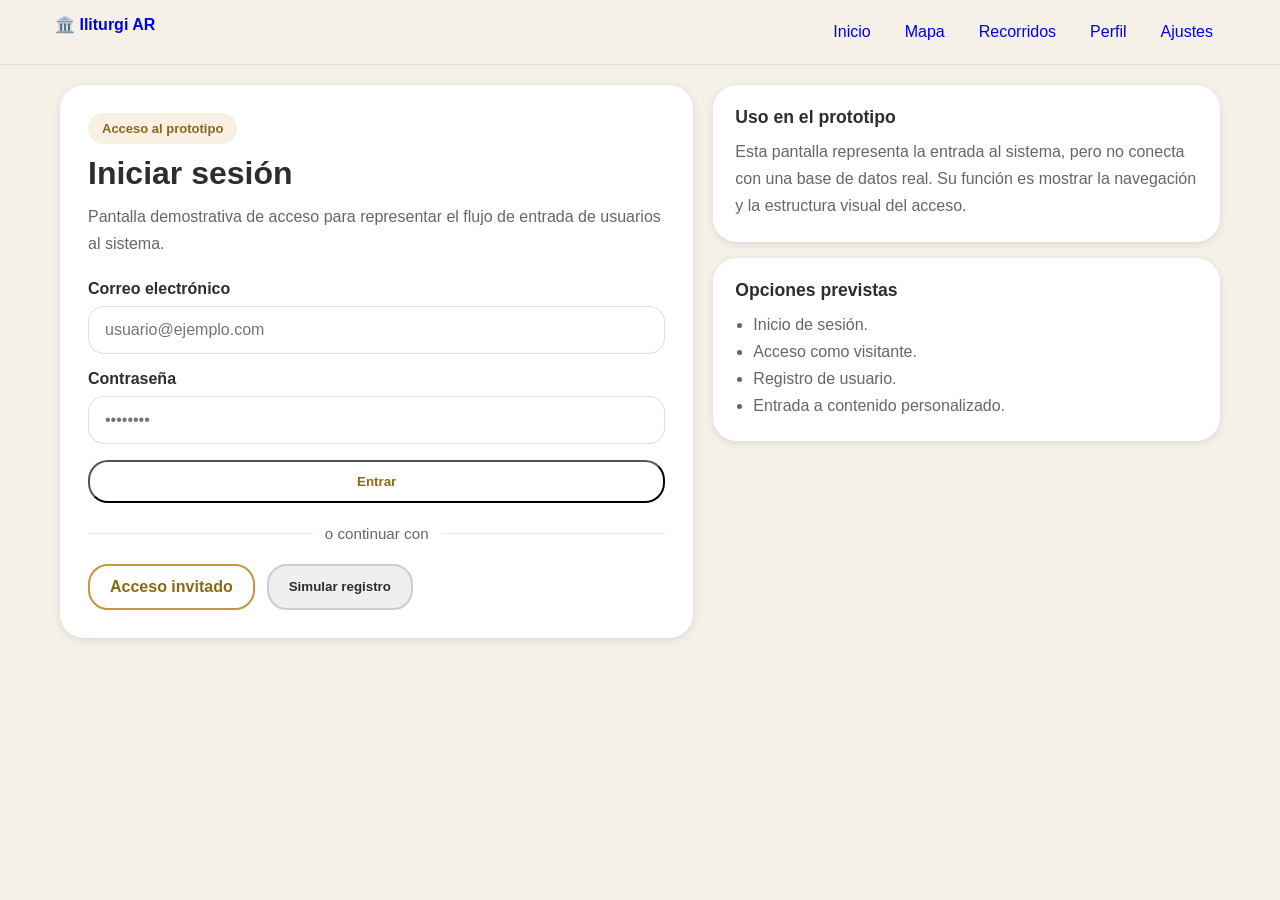
==== acceso.html @ 3fe3aad6 "Primer prototipo Iliturgi AR" ====
<!DOCTYPE html>
<html lang="es">
<head>
  <meta charset="UTF-8">
  <meta name="viewport" content="width=device-width, initial-scale=1.0">
  <title>Iliturgi AR · Acceso</title>
  <link rel="stylesheet" href="style.css">
</head>
<body>

  <header class="site-header">
    <div class="site-header-inner">
      <a href="index.html" class="nav-logo">🏛️ Iliturgi AR</a>

      <nav class="main-nav">
        <a href="home.html" class="nav-link">Inicio</a>
        <a href="mapa.html" class="nav-link">Mapa</a>
        <a href="recorridos.html" class="nav-link">Recorridos</a>
        <a href="perfil.html" class="nav-link">Perfil</a>
        <a href="ajustes.html" class="nav-link">Ajustes</a>
      </nav>
    </div>
  </header>

  <main class="page-shell">
    <section class="access-layout">
      <div class="access-card">
        <div class="access-header">
          <span class="section-badge">Acceso al prototipo</span>
          <h1 class="access-title">Iniciar sesión</h1>
          <p class="access-text">
            Pantalla demostrativa de acceso para representar el flujo de entrada de usuarios al sistema.
          </p>
        </div>

        <form class="access-form" id="login-form">
          <div class="form-group">
            <label for="email">Correo electrónico</label>
            <input id="email" type="email" placeholder="usuario@ejemplo.com" required>
          </div>

          <div class="form-group">
            <label for="password">Contraseña</label>
            <input id="password" type="password" placeholder="••••••••" required>
          </div>

          <button type="submit" class="btn btn-primary">Entrar</button>
        </form>

        <div class="access-divider">
          <span>o continuar con</span>
        </div>

        <div class="access-actions">
          <a href="home.html" class="btn btn-secondary-outline">Acceso invitado</a>
          <button type="button" class="btn btn-secondary-dark demo-btn" data-demo="registro">
            Simular registro
          </button>
        </div>
      </div>

      <aside class="access-side">
        <div class="access-info-card">
          <h3>Uso en el prototipo</h3>
          <p>
            Esta pantalla representa la entrada al sistema, pero no conecta con una base de datos real.
            Su función es mostrar la navegación y la estructura visual del acceso.
          </p>
        </div>

        <div class="access-info-card">
          <h3>Opciones previstas</h3>
          <ul>
            <li>Inicio de sesión.</li>
            <li>Acceso como visitante.</li>
            <li>Registro de usuario.</li>
            <li>Entrada a contenido personalizado.</li>
          </ul>
        </div>
      </aside>
    </section>
  </main>

  <script src="script.js"></script>
</body>
</html>
---- style.css ----
:root {
  --color-ocre: #C4973B;
  --color-ocre-dark: #8B6914;
  --color-bg: #F5F0E8;
  --color-dark: #2D2D2D;
  --color-gray: #666666;
  --color-light: #E8E0D0;
  --color-blue: #1565C0;
  --color-white: #FFFFFF;
  --radius-sm: 8px;
  --radius-md: 14px;
  --radius-lg: 28px;
  --shadow-sm: 0 2px 8px rgba(0,0,0,0.10);
  --shadow-md: 0 10px 28px rgba(0,0,0,0.16);
}

* {
  box-sizing: border-box;
  margin: 0;
  padding: 0;
}

body {
  font-family: -apple-system, BlinkMacSystemFont, "Segoe UI", Roboto, sans-serif;
  background: var(--color-bg);
  color: var(--color-dark);
}

a { text-decoration: none; }
button { cursor: pointer; }

/* ---------- LANDING ---------- */

.landing-hero {
  min-height: 100vh;
  display: flex;
  align-items: center;
  justify-content: center;
  padding: 40px 20px;
  background: linear-gradient(175deg, #8B6914, #C4973B);
}

.landing-content {
  text-align: center;
  color: white;
  max-width: 700px;
}

.landing-title {
  font-size: 3rem;
  font-weight: 900;
}

.landing-subtitle {
  margin-top: 15px;
  line-height: 1.6;
}

.landing-actions {
  margin-top: 25px;
  display: flex;
  gap: 15px;
  justify-content: center;
}

/* ---------- BOTONES ---------- */

.btn {
  padding: 12px 20px;
  border-radius: 20px;
  font-weight: 700;
}

.btn-primary {
  background: white;
  color: var(--color-ocre-dark);
}

.btn-secondary {
  border: 2px solid white;
  color: white;
}

.btn-secondary-outline {
  border: 2px solid var(--color-ocre);
  color: var(--color-ocre-dark);
}

.btn-secondary-dark {
  border: 2px solid #ccc;
  color: var(--color-dark);
}

.btn-small {
  padding: 8px 12px;
  font-size: 14px;
}

/* ---------- HEADER ---------- */

.site-header {
  background: #F5F0E8;
  border-bottom: 1px solid #ddd;
}

.site-header-inner {
  max-width: 1200px;
  margin: auto;
  padding: 15px;
  display: flex;
  justify-content: space-between;
}

.nav-logo {
  font-weight: bold;
}

.main-nav {
  display: flex;
  gap: 10px;
}

.nav-link {
  padding: 8px 12px;
  border-radius: 20px;
}

.nav-link.active {
  background: #E8E0D0;
}

/* ---------- HOME ---------- */

.page-shell {
  max-width: 1200px;
  margin: auto;
  padding: 20px;
}

.hero-panel {
  display: grid;
  grid-template-columns: 2fr 1fr;
  gap: 20px;
}

.hero-copy {
  background: white;
  padding: 20px;
  border-radius: 20px;
}

.hero-card {
  background: white;
  padding: 20px;
  border-radius: 20px;
}

.quick-grid {
  display: grid;
  grid-template-columns: repeat(4, 1fr);
  gap: 10px;
}

.quick-card {
  background: white;
  padding: 15px;
  border-radius: 15px;
}

/* ---------- MAPA ---------- */

.map-layout {
  display: grid;
  grid-template-columns: 2fr 1fr;
  gap: 20px;
}

.map-surface {
  height: 500px;
  background: #D8E8CF;
  border-radius: 20px;
  position: relative;
}

/* marcador */
.map-marker {
  position: absolute;
  width: 40px;
  height: 40px;
  background: var(--color-ocre);
  border-radius: 50%;
  display: flex;
  align-items: center;
  justify-content: center;
  color: white;
}

/* posiciones */
.marker-1 { top: 30%; left: 40%; }
.marker-2 { top: 50%; left: 30%; }
.marker-3 { top: 40%; left: 60%; }

.map-fab-ra {
  position: absolute;
  bottom: 20px;
  right: 20px;
  background: var(--color-ocre);
  color: white;
  padding: 15px;
  border-radius: 50%;
}

/* panel lateral */
.map-poi-card {
  background: white;
  padding: 20px;
  border-radius: 20px;
}

/* ---------- RESPONSIVE ---------- */

@media (max-width: 768px) {
  .hero-panel,
  .map-layout,
  .quick-grid {
    grid-template-columns: 1fr;
  }

  .landing-actions {
    flex-direction: column;
  }
}
.hero-panel {
  display: grid;
  grid-template-columns: 2fr 1fr;
  gap: 24px;
  align-items: stretch;
  margin-bottom: 24px;
}

.hero-copy {
  background: white;
  padding: 28px;
  border-radius: 24px;
  box-shadow: var(--shadow-sm);
  display: flex;
  flex-direction: column;
  gap: 18px;
}

.section-badge {
  display: inline-flex;
  width: fit-content;
  padding: 8px 14px;
  border-radius: 999px;
  background: rgba(196, 151, 59, 0.14);
  color: var(--color-ocre-dark);
  font-weight: 800;
  font-size: 13px;
}

.page-title-xl {
  font-size: 3.2rem;
  line-height: 1.05;
  color: var(--color-dark);
  font-weight: 900;
}

.page-lead {
  color: var(--color-gray);
  line-height: 1.7;
  font-size: 1.05rem;
  max-width: 60ch;
}

.hero-actions {
  display: flex;
  flex-wrap: wrap;
  gap: 14px;
  margin-top: 6px;
}

.hero-card {
  background: white;
  padding: 26px;
  border-radius: 24px;
  box-shadow: var(--shadow-sm);
  display: flex;
  flex-direction: column;
  gap: 12px;
  justify-content: center;
}

.hero-card-title {
  font-size: 1.1rem;
  font-weight: 800;
}

.hero-card-text {
  color: var(--color-gray);
  line-height: 1.6;
}

.search-section {
  margin: 8px 0 24px;
}

.search-box {
  background: white;
  border-radius: 20px;
  box-shadow: var(--shadow-sm);
  display: flex;
  align-items: center;
  gap: 12px;
  padding: 14px 16px;
}

.search-input {
  width: 100%;
  border: none;
  outline: none;
  background: transparent;
  font-size: 1rem;
  color: var(--color-dark);
}

.section-heading {
  margin: 10px 0 14px;
}

.section-heading h2 {
  font-size: 2rem;
  margin-bottom: 4px;
}

.section-heading span {
  color: var(--color-gray);
}

.quick-grid {
  display: grid;
  grid-template-columns: repeat(4, 1fr);
  gap: 16px;
  margin-bottom: 26px;
}

.quick-card {
  background: white;
  padding: 20px;
  border-radius: 20px;
  box-shadow: var(--shadow-sm);
  display: flex;
  flex-direction: column;
  gap: 10px;
}

.quick-card-title {
  font-size: 1.2rem;
  font-weight: 800;
  color: var(--color-dark);
}

.quick-card-text {
  color: var(--color-gray);
  line-height: 1.55;
}

.poi-grid {
  display: grid;
  grid-template-columns: repeat(3, 1fr);
  gap: 18px;
}

.poi-card-web {
  background: white;
  border-radius: 22px;
  overflow: hidden;
  box-shadow: var(--shadow-sm);
}

.poi-card-media {
  min-height: 140px;
  background: linear-gradient(135deg, #8B6914, #C4973B);
  color: white;
  display: flex;
  align-items: center;
  justify-content: center;
  font-size: 3rem;
}

.poi-card-body {
  padding: 20px;
  display: flex;
  flex-direction: column;
  gap: 10px;
}

.poi-card-category {
  font-size: 0.82rem;
  color: var(--color-ocre-dark);
  font-weight: 800;
}

.poi-card-body h3 {
  font-size: 1.35rem;
}

.poi-card-body p {
  color: var(--color-gray);
  line-height: 1.6;
}

.poi-card-meta {
  color: var(--color-ocre-dark);
  font-weight: 700;
}

.poi-card-actions {
  display: flex;
  gap: 10px;
  flex-wrap: wrap;
  margin-top: 4px;
}
@media (max-width: 980px) {
  .hero-panel,
  .quick-grid,
  .poi-grid,
  .map-layout {
    grid-template-columns: 1fr;
  }

  .page-title-xl {
    font-size: 2.4rem;
  }
}

@media (max-width: 760px) {
  .hero-actions,
  .poi-card-actions,
  .map-poi-actions {
    flex-direction: column;
  }

  .hero-actions .btn,
  .poi-card-actions .btn,
  .map-poi-actions .btn {
    width: 100%;
  }

  .page-title-xl {
    font-size: 2rem;
  }
}
.map-toolbar {
  display: flex;
  flex-wrap: wrap;
  gap: 10px;
  margin-bottom: 14px;
}

.map-chip {
  display: inline-flex;
  padding: 8px 14px;
  border-radius: 999px;
  background: white;
  color: var(--color-dark);
  box-shadow: var(--shadow-sm);
  font-size: 0.92rem;
  font-weight: 700;
}

.map-chip.active {
  background: rgba(196, 151, 59, 0.18);
  color: var(--color-ocre-dark);
}

.map-side-panel {
  display: flex;
  flex-direction: column;
  gap: 16px;
}

.map-info-box {
  background: white;
  padding: 22px;
  border-radius: 22px;
  box-shadow: var(--shadow-sm);
}

.map-info-box h4 {
  margin-bottom: 10px;
}

.map-info-box ul {
  padding-left: 18px;
  line-height: 1.7;
  color: var(--color-gray);
}
/* ---------- DETALLE POI ---------- */

.poi-detail-layout {
  display: grid;
  grid-template-columns: 1.35fr 0.65fr;
  gap: 20px;
  align-items: start;
}

.poi-main-card,
.poi-info-card,
.poi-audio-card {
  background: white;
  border-radius: 24px;
  box-shadow: var(--shadow-sm);
}

.poi-main-card {
  overflow: hidden;
}

.poi-hero-web {
  min-height: 260px;
  background: linear-gradient(135deg, #8B6914, #C4973B);
  color: white;
  position: relative;
  display: flex;
  align-items: center;
  justify-content: center;
}

.poi-hero-icon {
  font-size: 5rem;
  opacity: 0.85;
}

.poi-hero-title {
  position: absolute;
  left: 24px;
  bottom: 18px;
  font-size: 2rem;
  font-weight: 900;
}

.poi-hero-badge {
  position: absolute;
  top: 18px;
  left: 18px;
  padding: 8px 14px;
  border-radius: 999px;
  background: rgba(0,0,0,0.28);
  font-size: 13px;
  font-weight: 700;
}

.poi-detail-body {
  padding: 24px;
  display: flex;
  flex-direction: column;
  gap: 16px;
}

.poi-meta-row {
  display: flex;
  flex-wrap: wrap;
  gap: 10px;
}

.poi-detail-title {
  font-size: 2rem;
  line-height: 1.1;
  color: var(--color-dark);
}

.poi-detail-text {
  color: var(--color-gray);
  line-height: 1.75;
  font-size: 1rem;
}

.poi-detail-actions {
  display: flex;
  flex-wrap: wrap;
  gap: 14px;
  margin-top: 4px;
}

.poi-side-panel {
  display: flex;
  flex-direction: column;
  gap: 16px;
}

.poi-info-card {
  padding: 22px;
}

.poi-info-card h3 {
  margin-bottom: 10px;
  font-size: 1.1rem;
}

.poi-info-card p,
.poi-info-card li {
  color: var(--color-gray);
  line-height: 1.7;
}

.poi-info-card ul {
  padding-left: 18px;
}

.poi-audio-card {
  padding: 18px 20px;
  display: flex;
  align-items: center;
  gap: 14px;
}

.poi-audio-icon {
  font-size: 2rem;
}

.poi-audio-body {
  flex: 1;
}

.poi-audio-title {
  font-weight: 800;
  color: var(--color-dark);
}

.poi-audio-subtitle {
  color: var(--color-gray);
  font-size: 0.92rem;
  margin-top: 3px;
}

.audio-play-btn-web {
  width: 48px;
  height: 48px;
  border-radius: 50%;
  border: none;
  background: var(--color-ocre);
  color: white;
  font-size: 18px;
  font-weight: 800;
}

@media (max-width: 980px) {
  .poi-detail-layout {
    grid-template-columns: 1fr;
  }
}

@media (max-width: 760px) {
  .poi-detail-title {
    font-size: 1.6rem;
  }

  .poi-detail-actions {
    flex-direction: column;
  }

  .poi-detail-actions .btn {
    width: 100%;
  }

  .poi-hero-title {
    font-size: 1.6rem;
  }
}
/* ---------- RECORRIDOS ---------- */

.route-active-card {
  background: linear-gradient(135deg, #8B6914, #C4973B);
  color: white;
  border-radius: 24px;
  padding: 24px;
  box-shadow: var(--shadow-sm);
  display: flex;
  flex-direction: column;
  gap: 14px;
}

.route-active-label {
  font-size: 0.9rem;
  font-weight: 700;
  opacity: 0.85;
}

.route-active-name {
  font-size: 1.6rem;
  font-weight: 900;
}

.route-active-progress-row {
  display: flex;
  align-items: center;
  gap: 14px;
}

.route-active-progress {
  flex: 1;
  height: 8px;
  border-radius: 999px;
  background: rgba(255,255,255,0.26);
  overflow: hidden;
}

.route-active-progress-fill {
  width: 40%;
  height: 100%;
  background: white;
  border-radius: 999px;
}

.route-active-progress-text {
  font-size: 0.95rem;
  font-weight: 800;
  white-space: nowrap;
}

.route-active-actions {
  display: flex;
  flex-wrap: wrap;
  gap: 12px;
  margin-top: 4px;
}

.route-grid {
  display: grid;
  grid-template-columns: repeat(3, 1fr);
  gap: 18px;
}

.route-card-web {
  background: white;
  border-radius: 22px;
  box-shadow: var(--shadow-sm);
  overflow: hidden;
  display: flex;
  flex-direction: column;
}

.route-card-header-web {
  display: flex;
  align-items: center;
  gap: 14px;
  padding: 18px 20px;
}

.route-card-icon {
  width: 56px;
  height: 56px;
  border-radius: 16px;
  display: flex;
  align-items: center;
  justify-content: center;
  font-size: 28px;
  flex-shrink: 0;
}

.route-card-icon.short {
  background: #E8F5E9;
}

.route-card-icon.medium {
  background: #FFF8E1;
}

.route-card-icon.long {
  background: #FCE4EC;
}

.route-card-info {
  flex: 1;
}

.route-card-info h3 {
  font-size: 1.08rem;
  color: var(--color-dark);
  margin-bottom: 4px;
}

.route-card-meta {
  display: flex;
  flex-wrap: wrap;
  gap: 10px;
  color: var(--color-gray);
  font-size: 0.9rem;
}

.route-card-body-web {
  padding: 0 20px 16px;
  display: flex;
  flex-direction: column;
  gap: 12px;
}

.route-card-body-web p {
  color: var(--color-gray);
  line-height: 1.65;
}

.route-tags-web {
  display: flex;
  flex-wrap: wrap;
  gap: 8px;
}

.route-card-footer-web {
  padding: 0 20px 20px;
}

.route-steps-card {
  background: white;
  border-radius: 22px;
  box-shadow: var(--shadow-sm);
  overflow: hidden;
}

.route-step-item {
  display: flex;
  align-items: center;
  gap: 14px;
  padding: 16px 18px;
  border-bottom: 1px solid rgba(0,0,0,0.06);
}

.route-step-item:last-child {
  border-bottom: none;
}

.route-step-dot {
  width: 34px;
  height: 34px;
  border-radius: 50%;
  border: 2px solid rgba(0,0,0,0.14);
  display: flex;
  align-items: center;
  justify-content: center;
  font-weight: 800;
  color: var(--color-gray);
  flex-shrink: 0;
}

.route-step-dot.done {
  background: var(--color-ocre);
  border-color: var(--color-ocre);
  color: white;
}

.route-step-dot.active {
  background: white;
  border-color: var(--color-ocre);
  color: var(--color-ocre-dark);
}

.route-step-body {
  flex: 1;
}

.route-step-title {
  font-weight: 800;
  color: var(--color-dark);
}

.route-step-meta {
  color: var(--color-gray);
  font-size: 0.92rem;
  margin-top: 3px;
}

.route-custom-box {
  background: white;
  border-radius: 22px;
  box-shadow: var(--shadow-sm);
  padding: 22px;
  display: flex;
  align-items: center;
  gap: 16px;
}

.route-custom-icon {
  font-size: 2.2rem;
}

.route-custom-body h3 {
  margin-bottom: 6px;
  font-size: 1.1rem;
}

.route-custom-body p {
  color: var(--color-gray);
  line-height: 1.65;
}

@media (max-width: 980px) {
  .route-grid {
    grid-template-columns: 1fr;
  }
}

@media (max-width: 760px) {
  .route-active-actions {
    flex-direction: column;
  }

  .route-active-actions .btn {
    width: 100%;
  }

  .route-active-progress-row {
    flex-direction: column;
    align-items: flex-start;
  }

  .route-custom-box {
    flex-direction: column;
    align-items: flex-start;
  }
}
/* ---------- PERFIL ---------- */

.profile-header {
  display: flex;
  align-items: center;
  gap: 18px;
  margin-bottom: 20px;
}

.profile-avatar {
  width: 80px;
  height: 80px;
  border-radius: 50%;
  background: linear-gradient(135deg, #8B6914, #C4973B);
  display: flex;
  align-items: center;
  justify-content: center;
  font-size: 2.4rem;
  color: white;
}

.profile-info h2 {
  font-size: 1.6rem;
}

.profile-subtitle {
  color: var(--color-gray);
  font-size: 0.95rem;
}

.profile-stats {
  display: grid;
  grid-template-columns: repeat(3, 1fr);
  gap: 14px;
  margin-bottom: 26px;
}

.profile-stat {
  background: white;
  border-radius: 18px;
  padding: 16px;
  text-align: center;
  box-shadow: var(--shadow-sm);
}

.profile-stat-value {
  font-size: 1.8rem;
  font-weight: 900;
  color: var(--color-ocre-dark);
}

.profile-stat-label {
  font-size: 0.9rem;
  color: var(--color-gray);
  margin-top: 4px;
}

.activity-list {
  display: flex;
  flex-direction: column;
  gap: 12px;
}

.activity-item {
  display: flex;
  gap: 14px;
  background: white;
  padding: 16px;
  border-radius: 18px;
  box-shadow: var(--shadow-sm);
}

.activity-icon {
  font-size: 1.6rem;
}

.activity-title {
  font-weight: 800;
}

.activity-meta {
  font-size: 0.9rem;
  color: var(--color-gray);
  margin-top: 2px;
}

.profile-options {
  margin-top: 20px;
  display: flex;
  flex-direction: column;
  gap: 12px;
}

.profile-option {
  display: flex;
  align-items: center;
  gap: 12px;
  background: white;
  padding: 16px;
  border-radius: 18px;
  box-shadow: var(--shadow-sm);
  font-weight: 700;
  color: var(--color-dark);
}

.profile-option:hover {
  background: rgba(196,151,59,0.1);
}
/* ---------- AJUSTES ---------- */

.settings-layout {
  display: flex;
  flex-direction: column;
  gap: 18px;
}

.settings-group-web {
  background: white;
  border-radius: 22px;
  box-shadow: var(--shadow-sm);
  overflow: hidden;
}

.settings-group-title {
  padding: 18px 20px 10px;
  font-size: 0.95rem;
  font-weight: 800;
  color: var(--color-ocre-dark);
  text-transform: uppercase;
  letter-spacing: 0.4px;
}

.settings-item-web {
  display: flex;
  align-items: center;
  justify-content: space-between;
  gap: 14px;
  padding: 16px 20px;
  border-top: 1px solid rgba(0,0,0,0.06);
}

.settings-item-left {
  display: flex;
  align-items: center;
  gap: 14px;
  flex: 1;
}

.settings-icon-web {
  width: 42px;
  height: 42px;
  border-radius: 14px;
  background: rgba(196,151,59,0.14);
  display: flex;
  align-items: center;
  justify-content: center;
  font-size: 1.25rem;
  flex-shrink: 0;
}

.settings-item-title {
  font-weight: 800;
  color: var(--color-dark);
}

.settings-item-subtitle {
  color: var(--color-gray);
  font-size: 0.92rem;
  margin-top: 3px;
  line-height: 1.45;
}

.settings-item-value {
  font-weight: 800;
  color: var(--color-ocre-dark);
  white-space: nowrap;
}

.settings-toggle-web {
  width: 48px;
  height: 28px;
  border-radius: 999px;
  background: #D8D8D8;
  position: relative;
  flex-shrink: 0;
}

.settings-toggle-web::after {
  content: "";
  position: absolute;
  top: 3px;
  left: 3px;
  width: 22px;
  height: 22px;
  border-radius: 50%;
  background: white;
  box-shadow: 0 1px 4px rgba(0,0,0,0.16);
}

.settings-toggle-web.active {
  background: var(--color-ocre);
}

.settings-toggle-web.active::after {
  left: 23px;
}

@media (max-width: 760px) {
  .settings-item-web {
    align-items: flex-start;
  }

  .settings-item-value {
    font-size: 0.9rem;
  }
}
/* ---------- ACCESO ---------- */

.access-layout {
  display: grid;
  grid-template-columns: 1fr 0.8fr;
  gap: 20px;
  align-items: start;
}

.access-card,
.access-info-card {
  background: white;
  border-radius: 24px;
  box-shadow: var(--shadow-sm);
}

.access-card {
  padding: 28px;
  display: flex;
  flex-direction: column;
  gap: 22px;
}

.access-header {
  display: flex;
  flex-direction: column;
  gap: 12px;
}

.access-title {
  font-size: 2rem;
  line-height: 1.1;
  color: var(--color-dark);
}

.access-text {
  color: var(--color-gray);
  line-height: 1.7;
}

.access-form {
  display: flex;
  flex-direction: column;
  gap: 16px;
}

.form-group {
  display: flex;
  flex-direction: column;
  gap: 8px;
}

.form-group label {
  font-weight: 700;
  color: var(--color-dark);
}

.form-group input {
  width: 100%;
  border: 1px solid rgba(0,0,0,0.12);
  background: #fff;
  border-radius: 16px;
  padding: 14px 16px;
  font-size: 1rem;
  outline: none;
}

.form-group input:focus {
  border-color: var(--color-ocre);
  box-shadow: 0 0 0 3px rgba(196,151,59,0.12);
}

.access-divider {
  display: flex;
  align-items: center;
  gap: 12px;
  color: var(--color-gray);
  font-size: 0.95rem;
}

.access-divider::before,
.access-divider::after {
  content: "";
  flex: 1;
  height: 1px;
  background: rgba(0,0,0,0.08);
}

.access-actions {
  display: flex;
  flex-wrap: wrap;
  gap: 12px;
}

.access-side {
  display: flex;
  flex-direction: column;
  gap: 16px;
}

.access-info-card {
  padding: 22px;
}

.access-info-card h3 {
  margin-bottom: 10px;
  font-size: 1.1rem;
}

.access-info-card p,
.access-info-card li {
  color: var(--color-gray);
  line-height: 1.7;
}

.access-info-card ul {
  padding-left: 18px;
}

@media (max-width: 980px) {
  .access-layout {
    grid-template-columns: 1fr;
  }
}

@media (max-width: 760px) {
  .access-actions {
    flex-direction: column;
  }

  .access-actions .btn {
    width: 100%;
  }

  .access-title {
    font-size: 1.6rem;
  }
}
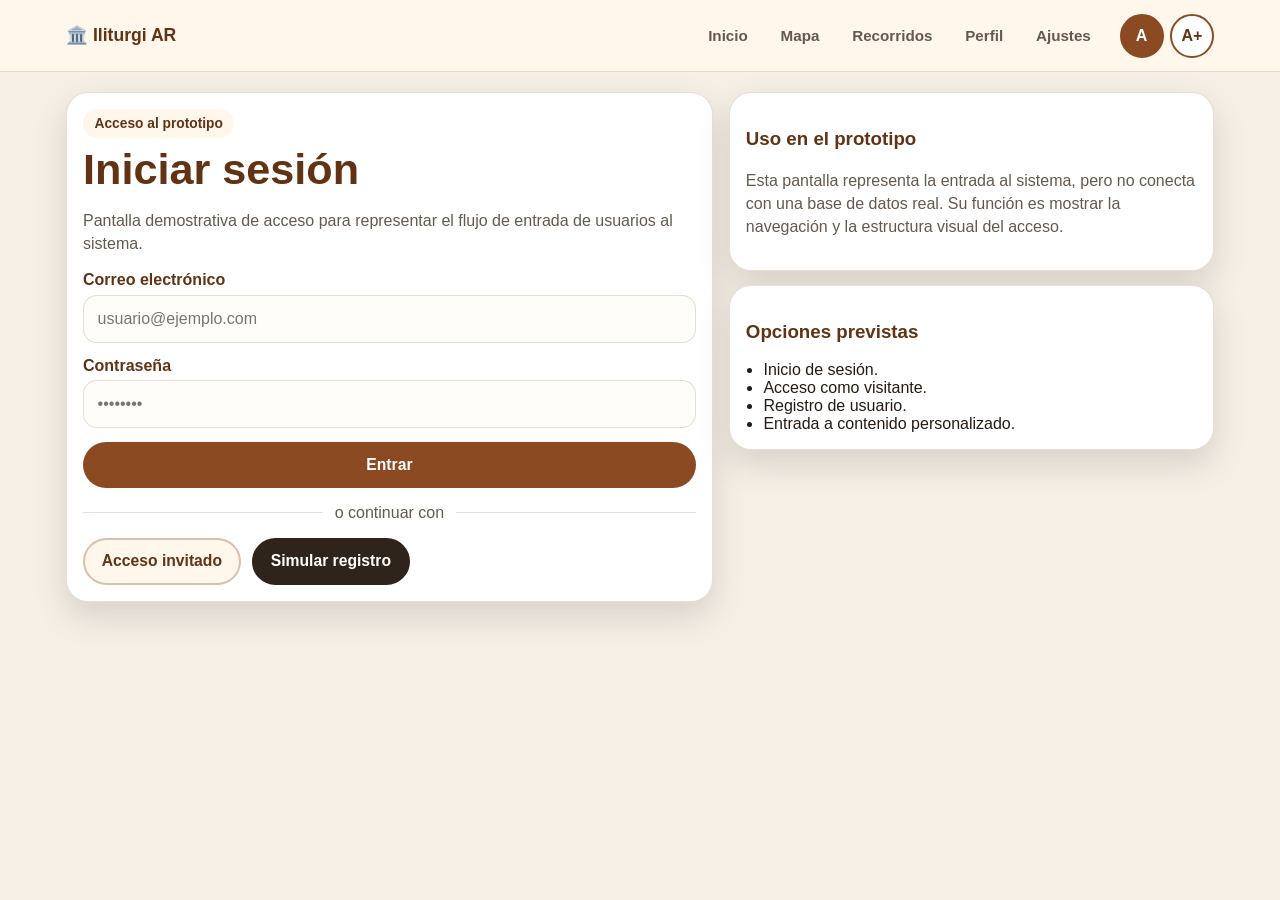
==== commit 7dc42157: "Mejora responsive y mapa interactivo" ====
--- a/acceso.html
+++ b/acceso.html
@@ -4,9 +4,9 @@
   <meta charset="UTF-8">
   <meta name="viewport" content="width=device-width, initial-scale=1.0">
   <title>Iliturgi AR · Acceso</title>
-  <link rel="stylesheet" href="style.css">
+  <link rel="stylesheet" href="style.css?v=responsive">
 </head>
-<body>
+<body class="app-page">
 
   <header class="site-header">
     <div class="site-header-inner">
@@ -19,6 +19,11 @@
         <a href="perfil.html" class="nav-link">Perfil</a>
         <a href="ajustes.html" class="nav-link">Ajustes</a>
       </nav>
+
+      <div class="text-size-controls header-text-controls" aria-label="Tamaño de texto">
+        <button type="button" class="text-size-btn" data-text-size="normal">A</button>
+        <button type="button" class="text-size-btn" data-text-size="large">A+</button>
+      </div>
     </div>
   </header>
 
@@ -81,6 +86,13 @@
     </section>
   </main>
 
-  <script src="script.js"></script>
+  <nav class="bottom-nav" aria-label="NavegaciÃ³n mÃ³vil">
+    <a href="home.html" class="bottom-nav-link"><span>Inicio</span></a>
+    <a href="mapa.html" class="bottom-nav-link"><span>Mapa</span></a>
+    <a href="vista-ra.html" class="bottom-nav-link"><span>RA</span></a>
+    <a href="recorridos.html" class="bottom-nav-link"><span>Rutas</span></a>
+  </nav>
+
+  <script src="script.js?v=responsive"></script>
 </body>
-</html>+</html>
--- a/style.css
+++ b/style.css
@@ -1,1218 +1,1157 @@
 :root {
-  --color-ocre: #C4973B;
-  --color-ocre-dark: #8B6914;
-  --color-bg: #F5F0E8;
-  --color-dark: #2D2D2D;
-  --color-gray: #666666;
-  --color-light: #E8E0D0;
-  --color-blue: #1565C0;
-  --color-white: #FFFFFF;
-  --radius-sm: 8px;
-  --radius-md: 14px;
-  --radius-lg: 28px;
-  --shadow-sm: 0 2px 8px rgba(0,0,0,0.10);
-  --shadow-md: 0 10px 28px rgba(0,0,0,0.16);
+  --bg-dark: #1f1a14;
+  --bg-page: #f6efe6;
+  --bg-card: #ffffff;
+  --text-main: #241b14;
+  --text-soft: #66584d;
+  --primary: #8b4a22;
+  --primary-dark: #613314;
+  --secondary: #fff7ec;
+  --line: rgba(139, 74, 34, 0.18);
+  --radius-lg: 22px;
+  --radius-md: 16px;
+  --shadow-soft: 0 14px 34px rgba(0, 0, 0, 0.13);
 }
 
 * {
   box-sizing: border-box;
+}
+
+html {
+  min-width: 320px;
+}
+
+body {
   margin: 0;
-  padding: 0;
-}
-
-body {
-  font-family: -apple-system, BlinkMacSystemFont, "Segoe UI", Roboto, sans-serif;
-  background: var(--color-bg);
-  color: var(--color-dark);
-}
-
-a { text-decoration: none; }
-button { cursor: pointer; }
-
-/* ---------- LANDING ---------- */
+  font-family: Arial, Helvetica, sans-serif;
+  color: var(--text-main);
+  background: var(--bg-page);
+}
+
+body.large-text {
+  font-size: 118.75%;
+}
+
+a,
+button,
+input {
+  font: inherit;
+}
+
+.btn {
+  display: inline-flex;
+  align-items: center;
+  justify-content: center;
+  min-height: 46px;
+  padding: 0.78rem 1.05rem;
+  border: 0;
+  border-radius: 999px;
+  text-decoration: none;
+  font-weight: 800;
+  font-size: 0.98rem;
+  line-height: 1.15;
+  cursor: pointer;
+  white-space: normal;
+  text-align: center;
+}
+
+.btn-primary {
+  background: var(--primary);
+  color: #fff;
+}
+
+.btn-primary:hover {
+  background: var(--primary-dark);
+}
+
+.btn-secondary,
+.btn-secondary-dark,
+.btn-secondary-outline {
+  background: var(--secondary);
+  color: var(--primary-dark);
+  border: 2px solid rgba(139, 74, 34, 0.32);
+}
+
+.btn-secondary-dark {
+  background: #2f241c;
+  border-color: #2f241c;
+  color: #fff;
+}
+
+.btn-small {
+  min-height: 38px;
+  padding: 0.5rem 0.78rem;
+  font-size: 0.86rem;
+}
+
+.pill {
+  display: inline-flex;
+  align-items: center;
+  padding: 0.35rem 0.6rem;
+  border-radius: 999px;
+  background: var(--secondary);
+  color: var(--primary-dark);
+  font-size: 0.85rem;
+  font-weight: 800;
+}
+
+.btn:focus-visible,
+.nav-link:focus-visible,
+.quick-card:focus-visible,
+.bottom-nav-link:focus-visible,
+.text-size-btn:focus-visible,
+input:focus-visible,
+button:focus-visible {
+  outline: 3px solid #1b6fc9;
+  outline-offset: 3px;
+}
+
+/* Landing */
+.landing-page {
+  min-height: 100vh;
+  background: var(--bg-dark);
+}
 
 .landing-hero {
   min-height: 100vh;
   display: flex;
   align-items: center;
   justify-content: center;
-  padding: 40px 20px;
-  background: linear-gradient(175deg, #8B6914, #C4973B);
+  padding: clamp(1rem, 4vw, 2.5rem);
+  background:
+    linear-gradient(rgba(31, 26, 20, 0.72), rgba(31, 26, 20, 0.78)),
+    url("img/iliturgi-bg.jpg") center/cover no-repeat;
 }
 
 .landing-content {
-  text-align: center;
-  color: white;
-  max-width: 700px;
+  width: min(100%, 980px);
+  background: rgba(255, 255, 255, 0.94);
+  border-radius: var(--radius-lg);
+  padding: clamp(1.2rem, 4vw, 2.6rem);
+  box-shadow: 0 16px 40px rgba(0, 0, 0, 0.22);
+}
+
+.landing-top {
+  display: flex;
+  align-items: center;
+  justify-content: space-between;
+  gap: 1rem;
+  margin-bottom: 1rem;
+}
+
+.landing-badge,
+.section-badge {
+  display: inline-flex;
+  align-items: center;
+  width: fit-content;
+  padding: 0.42rem 0.72rem;
+  border-radius: 999px;
+  background: var(--secondary);
+  color: var(--primary-dark);
+  font-size: 0.86rem;
+  font-weight: 800;
+}
+
+.text-size-controls {
+  display: flex;
+  gap: 0.4rem;
+  flex-shrink: 0;
+}
+
+.text-size-btn {
+  min-width: 44px;
+  min-height: 44px;
+  border: 2px solid var(--primary);
+  border-radius: 999px;
+  background: #fff;
+  color: var(--primary-dark);
+  font-weight: 800;
+  cursor: pointer;
+}
+
+.text-size-btn[aria-pressed="true"] {
+  background: var(--primary);
+  color: #fff;
 }
 
 .landing-title {
-  font-size: 3rem;
-  font-weight: 900;
+  margin: 0;
+  font-size: clamp(2.25rem, 9vw, 4.8rem);
+  line-height: 1;
+  color: var(--primary-dark);
 }
 
 .landing-subtitle {
-  margin-top: 15px;
-  line-height: 1.6;
-}
-
-.landing-actions {
-  margin-top: 25px;
+  max-width: 720px;
+  margin: 1rem 0 1.25rem;
+  font-size: clamp(1rem, 3vw, 1.25rem);
+  line-height: 1.55;
+  color: var(--text-soft);
+}
+
+.landing-actions,
+.hero-actions,
+.poi-card-actions,
+.poi-detail-actions,
+.access-actions,
+.map-poi-actions,
+.route-active-actions,
+.route-card-footer-web {
   display: flex;
-  gap: 15px;
-  justify-content: center;
-}
-
-/* ---------- BOTONES ---------- */
-
-.btn {
-  padding: 12px 20px;
-  border-radius: 20px;
-  font-weight: 700;
-}
-
-.btn-primary {
-  background: white;
-  color: var(--color-ocre-dark);
-}
-
-.btn-secondary {
-  border: 2px solid white;
-  color: white;
-}
-
-.btn-secondary-outline {
-  border: 2px solid var(--color-ocre);
-  color: var(--color-ocre-dark);
-}
-
-.btn-secondary-dark {
-  border: 2px solid #ccc;
-  color: var(--color-dark);
-}
-
-.btn-small {
-  padding: 8px 12px;
-  font-size: 14px;
-}
-
-/* ---------- HEADER ---------- */
-
+  flex-wrap: wrap;
+  gap: 0.7rem;
+}
+
+.section-title {
+  margin: 0 0 0.75rem;
+  font-size: clamp(1.1rem, 3vw, 1.35rem);
+}
+
+/* Shell and navigation */
 .site-header {
-  background: #F5F0E8;
-  border-bottom: 1px solid #ddd;
+  position: sticky;
+  top: 0;
+  z-index: 20;
+  background: rgba(255, 247, 236, 0.96);
+  border-bottom: 1px solid var(--line);
+  backdrop-filter: blur(10px);
 }
 
 .site-header-inner {
-  max-width: 1200px;
-  margin: auto;
-  padding: 15px;
+  max-width: 1180px;
+  margin: 0 auto;
+  padding: 0.85rem 1rem;
   display: flex;
+  align-items: center;
   justify-content: space-between;
+  gap: 1rem;
 }
 
 .nav-logo {
-  font-weight: bold;
+  font-weight: 800;
+  text-decoration: none;
+  color: var(--primary-dark);
+  font-size: 1.1rem;
+  white-space: nowrap;
 }
 
 .main-nav {
   display: flex;
-  gap: 10px;
+  align-items: center;
+  gap: 0.45rem;
+  margin-left: auto;
 }
 
 .nav-link {
-  padding: 8px 12px;
-  border-radius: 20px;
-}
-
-.nav-link.active {
-  background: #E8E0D0;
-}
-
-/* ---------- HOME ---------- */
+  text-decoration: none;
+  padding: 0.55rem 0.8rem;
+  border-radius: 999px;
+  color: var(--text-soft);
+  font-weight: 800;
+  font-size: 0.95rem;
+}
+
+.nav-link.active,
+.nav-link:hover {
+  background: var(--primary);
+  color: #fff;
+}
 
 .page-shell {
-  max-width: 1200px;
-  margin: auto;
-  padding: 20px;
-}
-
+  max-width: 1180px;
+  margin: 0 auto;
+  padding: 1.25rem 1rem 2rem;
+}
+
+.section-heading {
+  display: flex;
+  align-items: end;
+  justify-content: space-between;
+  gap: 1rem;
+  margin-bottom: 0.8rem;
+}
+
+.section-heading h2 {
+  margin: 0;
+  color: var(--primary-dark);
+  font-size: clamp(1.25rem, 3vw, 1.6rem);
+}
+
+.section-heading span {
+  color: var(--text-soft);
+  font-size: 0.93rem;
+}
+
+.content-section,
+.quick-section,
+.search-section {
+  margin-top: 1.1rem;
+}
+
+/* Home */
 .hero-panel {
   display: grid;
-  grid-template-columns: 2fr 1fr;
-  gap: 20px;
-}
-
-.hero-copy {
-  background: white;
-  padding: 20px;
-  border-radius: 20px;
-}
-
-.hero-card {
-  background: white;
-  padding: 20px;
-  border-radius: 20px;
-}
-
-.quick-grid {
-  display: grid;
-  grid-template-columns: repeat(4, 1fr);
-  gap: 10px;
-}
-
-.quick-card {
-  background: white;
-  padding: 15px;
-  border-radius: 15px;
-}
-
-/* ---------- MAPA ---------- */
-
-.map-layout {
-  display: grid;
-  grid-template-columns: 2fr 1fr;
-  gap: 20px;
-}
-
-.map-surface {
-  height: 500px;
-  background: #D8E8CF;
-  border-radius: 20px;
-  position: relative;
-}
-
-/* marcador */
-.map-marker {
-  position: absolute;
-  width: 40px;
-  height: 40px;
-  background: var(--color-ocre);
-  border-radius: 50%;
-  display: flex;
-  align-items: center;
-  justify-content: center;
-  color: white;
-}
-
-/* posiciones */
-.marker-1 { top: 30%; left: 40%; }
-.marker-2 { top: 50%; left: 30%; }
-.marker-3 { top: 40%; left: 60%; }
-
-.map-fab-ra {
-  position: absolute;
-  bottom: 20px;
-  right: 20px;
-  background: var(--color-ocre);
-  color: white;
-  padding: 15px;
-  border-radius: 50%;
-}
-
-/* panel lateral */
-.map-poi-card {
-  background: white;
-  padding: 20px;
-  border-radius: 20px;
-}
-
-/* ---------- RESPONSIVE ---------- */
-
-@media (max-width: 768px) {
-  .hero-panel,
-  .map-layout,
-  .quick-grid {
-    grid-template-columns: 1fr;
-  }
-
-  .landing-actions {
-    flex-direction: column;
-  }
-}
-.hero-panel {
-  display: grid;
-  grid-template-columns: 2fr 1fr;
-  gap: 24px;
+  grid-template-columns: minmax(0, 1.7fr) minmax(280px, 0.8fr);
+  gap: 1rem;
   align-items: stretch;
-  margin-bottom: 24px;
-}
-
-.hero-copy {
-  background: white;
-  padding: 28px;
-  border-radius: 24px;
-  box-shadow: var(--shadow-sm);
-  display: flex;
-  flex-direction: column;
-  gap: 18px;
-}
-
-.section-badge {
-  display: inline-flex;
-  width: fit-content;
-  padding: 8px 14px;
-  border-radius: 999px;
-  background: rgba(196, 151, 59, 0.14);
-  color: var(--color-ocre-dark);
-  font-weight: 800;
-  font-size: 13px;
-}
-
-.page-title-xl {
-  font-size: 3.2rem;
-  line-height: 1.05;
-  color: var(--color-dark);
-  font-weight: 900;
-}
-
-.page-lead {
-  color: var(--color-gray);
-  line-height: 1.7;
-  font-size: 1.05rem;
-  max-width: 60ch;
-}
-
-.hero-actions {
-  display: flex;
-  flex-wrap: wrap;
-  gap: 14px;
-  margin-top: 6px;
-}
-
-.hero-card {
-  background: white;
-  padding: 26px;
-  border-radius: 24px;
-  box-shadow: var(--shadow-sm);
-  display: flex;
-  flex-direction: column;
-  gap: 12px;
-  justify-content: center;
-}
-
-.hero-card-title {
-  font-size: 1.1rem;
-  font-weight: 800;
-}
-
-.hero-card-text {
-  color: var(--color-gray);
-  line-height: 1.6;
-}
-
-.search-section {
-  margin: 8px 0 24px;
-}
-
-.search-box {
-  background: white;
-  border-radius: 20px;
-  box-shadow: var(--shadow-sm);
-  display: flex;
-  align-items: center;
-  gap: 12px;
-  padding: 14px 16px;
-}
-
-.search-input {
-  width: 100%;
-  border: none;
-  outline: none;
-  background: transparent;
-  font-size: 1rem;
-  color: var(--color-dark);
-}
-
-.section-heading {
-  margin: 10px 0 14px;
-}
-
-.section-heading h2 {
-  font-size: 2rem;
-  margin-bottom: 4px;
-}
-
-.section-heading span {
-  color: var(--color-gray);
-}
-
-.quick-grid {
-  display: grid;
-  grid-template-columns: repeat(4, 1fr);
-  gap: 16px;
-  margin-bottom: 26px;
-}
-
-.quick-card {
-  background: white;
-  padding: 20px;
-  border-radius: 20px;
-  box-shadow: var(--shadow-sm);
-  display: flex;
-  flex-direction: column;
-  gap: 10px;
-}
-
-.quick-card-title {
-  font-size: 1.2rem;
-  font-weight: 800;
-  color: var(--color-dark);
-}
-
-.quick-card-text {
-  color: var(--color-gray);
-  line-height: 1.55;
-}
-
-.poi-grid {
-  display: grid;
-  grid-template-columns: repeat(3, 1fr);
-  gap: 18px;
-}
-
-.poi-card-web {
-  background: white;
-  border-radius: 22px;
-  overflow: hidden;
-  box-shadow: var(--shadow-sm);
-}
-
-.poi-card-media {
-  min-height: 140px;
-  background: linear-gradient(135deg, #8B6914, #C4973B);
-  color: white;
-  display: flex;
-  align-items: center;
-  justify-content: center;
-  font-size: 3rem;
-}
-
-.poi-card-body {
-  padding: 20px;
-  display: flex;
-  flex-direction: column;
-  gap: 10px;
-}
-
-.poi-card-category {
-  font-size: 0.82rem;
-  color: var(--color-ocre-dark);
-  font-weight: 800;
-}
-
-.poi-card-body h3 {
-  font-size: 1.35rem;
-}
-
-.poi-card-body p {
-  color: var(--color-gray);
-  line-height: 1.6;
-}
-
-.poi-card-meta {
-  color: var(--color-ocre-dark);
-  font-weight: 700;
-}
-
-.poi-card-actions {
-  display: flex;
-  gap: 10px;
-  flex-wrap: wrap;
-  margin-top: 4px;
-}
-@media (max-width: 980px) {
-  .hero-panel,
-  .quick-grid,
-  .poi-grid,
-  .map-layout {
-    grid-template-columns: 1fr;
-  }
-
-  .page-title-xl {
-    font-size: 2.4rem;
-  }
-}
-
-@media (max-width: 760px) {
-  .hero-actions,
-  .poi-card-actions,
-  .map-poi-actions {
-    flex-direction: column;
-  }
-
-  .hero-actions .btn,
-  .poi-card-actions .btn,
-  .map-poi-actions .btn {
-    width: 100%;
-  }
-
-  .page-title-xl {
-    font-size: 2rem;
-  }
-}
-.map-toolbar {
-  display: flex;
-  flex-wrap: wrap;
-  gap: 10px;
-  margin-bottom: 14px;
-}
-
-.map-chip {
-  display: inline-flex;
-  padding: 8px 14px;
-  border-radius: 999px;
-  background: white;
-  color: var(--color-dark);
-  box-shadow: var(--shadow-sm);
-  font-size: 0.92rem;
-  font-weight: 700;
-}
-
-.map-chip.active {
-  background: rgba(196, 151, 59, 0.18);
-  color: var(--color-ocre-dark);
-}
-
-.map-side-panel {
-  display: flex;
-  flex-direction: column;
-  gap: 16px;
-}
-
-.map-info-box {
-  background: white;
-  padding: 22px;
-  border-radius: 22px;
-  box-shadow: var(--shadow-sm);
-}
-
-.map-info-box h4 {
-  margin-bottom: 10px;
-}
-
-.map-info-box ul {
-  padding-left: 18px;
-  line-height: 1.7;
-  color: var(--color-gray);
-}
-/* ---------- DETALLE POI ---------- */
-
-.poi-detail-layout {
-  display: grid;
-  grid-template-columns: 1.35fr 0.65fr;
-  gap: 20px;
-  align-items: start;
-}
-
+  margin-bottom: 1rem;
+}
+
+.hero-copy,
+.hero-card,
+.search-box,
+.quick-card,
+.poi-card-web,
+.route-highlight,
+.map-stage,
+.map-side-panel,
+.route-active-card,
+.route-card-web,
+.route-steps-card,
+.route-custom-box,
+.profile-header,
+.profile-stat,
+.activity-item,
+.profile-option,
+.settings-group-web,
+.access-card,
+.access-info-card,
 .poi-main-card,
 .poi-info-card,
 .poi-audio-card {
-  background: white;
-  border-radius: 24px;
-  box-shadow: var(--shadow-sm);
-}
-
-.poi-main-card {
-  overflow: hidden;
-}
-
-.poi-hero-web {
-  min-height: 260px;
-  background: linear-gradient(135deg, #8B6914, #C4973B);
-  color: white;
-  position: relative;
-  display: flex;
-  align-items: center;
-  justify-content: center;
-}
-
-.poi-hero-icon {
-  font-size: 5rem;
-  opacity: 0.85;
-}
-
-.poi-hero-title {
-  position: absolute;
-  left: 24px;
-  bottom: 18px;
-  font-size: 2rem;
-  font-weight: 900;
-}
-
-.poi-hero-badge {
-  position: absolute;
-  top: 18px;
-  left: 18px;
-  padding: 8px 14px;
-  border-radius: 999px;
-  background: rgba(0,0,0,0.28);
-  font-size: 13px;
-  font-weight: 700;
-}
-
-.poi-detail-body {
-  padding: 24px;
+  background: var(--bg-card);
+  border: 1px solid var(--line);
+  box-shadow: var(--shadow-soft);
+}
+
+.hero-copy,
+.hero-card {
+  border-radius: var(--radius-lg);
+  padding: clamp(1rem, 4vw, 2.2rem);
+}
+
+.page-title-xl {
+  margin: 0;
+  max-width: 780px;
+  font-size: clamp(2rem, 6vw, 4rem);
+  line-height: 1.05;
+  color: var(--primary-dark);
+}
+
+.page-lead {
+  max-width: 720px;
+  margin: 1rem 0 1.2rem;
+  font-size: clamp(1rem, 2.2vw, 1.2rem);
+  line-height: 1.55;
+  color: var(--text-soft);
+}
+
+.hero-card {
   display: flex;
   flex-direction: column;
-  gap: 16px;
-}
-
-.poi-meta-row {
+  justify-content: center;
+}
+
+.hero-card-icon {
+  font-size: 2.1rem;
+  margin-bottom: 0.55rem;
+}
+
+.hero-card-title,
+.quick-card-title,
+.route-highlight-body h3,
+.map-poi-content h3,
+.route-card-info h3,
+.route-custom-body h3,
+.poi-info-card h3,
+.access-info-card h3,
+.poi-audio-title {
+  color: var(--primary-dark);
+  font-weight: 800;
+}
+
+.hero-card-title {
+  font-size: 1.1rem;
+  margin-bottom: 0.4rem;
+}
+
+.hero-card-text,
+.quick-card-text,
+.poi-card-body p,
+.poi-card-meta,
+.route-highlight-body p,
+.map-poi-content p,
+.route-card-body-web p,
+.route-step-meta,
+.route-custom-body p,
+.profile-subtitle,
+.activity-meta,
+.settings-item-subtitle,
+.access-text,
+.access-info-card p,
+.poi-detail-text,
+.poi-info-card p,
+.poi-info-card li,
+.poi-audio-subtitle {
+  color: var(--text-soft);
+  line-height: 1.45;
+}
+
+.search-box {
+  display: flex;
+  align-items: center;
+  gap: 0.7rem;
+  border-radius: var(--radius-md);
+  padding: 0.85rem 1rem;
+}
+
+.search-input {
+  width: 100%;
+  border: 0;
+  outline: 0;
+  background: transparent;
+  font-size: 1rem;
+  color: var(--text-main);
+}
+
+.quick-grid {
+  display: grid;
+  grid-template-columns: repeat(4, minmax(0, 1fr));
+  gap: 0.85rem;
+}
+
+.quick-card {
+  min-height: 132px;
+  padding: 1rem;
+  border-radius: var(--radius-md);
+  text-decoration: none;
+  color: var(--text-main);
+  transition: transform 0.15s ease, box-shadow 0.15s ease;
+}
+
+.quick-card:hover {
+  transform: translateY(-2px);
+}
+
+.quick-icon,
+.quick-card-icon {
+  display: block;
+  font-size: 1.8rem;
+  margin-bottom: 0.45rem;
+}
+
+.quick-title,
+.quick-card-title {
+  display: block;
+  margin-bottom: 0.25rem;
+}
+
+.quick-text,
+.quick-card-text {
+  display: block;
+  font-size: 0.92rem;
+}
+
+.poi-grid {
+  display: grid;
+  grid-template-columns: repeat(3, minmax(0, 1fr));
+  gap: 1rem;
+}
+
+.poi-card-web {
+  border-radius: var(--radius-lg);
+  overflow: hidden;
+}
+
+.poi-card-media,
+.poi-hero-web {
+  min-height: 120px;
+  display: grid;
+  place-items: center;
+  background: linear-gradient(135deg, #d3b077, #8b4a22);
+  font-size: 3rem;
+}
+
+.poi-card-body {
+  padding: 1rem;
+}
+
+.poi-card-category,
+.map-poi-category,
+.route-active-label,
+.poi-hero-badge {
+  color: var(--primary);
+  font-size: 0.82rem;
+  font-weight: 800;
+  text-transform: uppercase;
+  letter-spacing: 0.02em;
+}
+
+.poi-card-body h3 {
+  margin: 0.3rem 0;
+  color: var(--primary-dark);
+}
+
+.route-highlight {
+  display: grid;
+  grid-template-columns: auto 1fr auto;
+  gap: 1rem;
+  align-items: center;
+  border-radius: var(--radius-lg);
+  padding: 1rem;
+}
+
+.route-highlight-icon,
+.activity-icon,
+.profile-avatar,
+.route-custom-icon,
+.map-poi-media,
+.settings-icon-web,
+.poi-audio-icon {
+  display: grid;
+  place-items: center;
+  border-radius: 50%;
+  background: var(--secondary);
+  color: var(--primary-dark);
+}
+
+.route-highlight-icon {
+  width: 54px;
+  height: 54px;
+  font-size: 1.7rem;
+}
+
+.route-tags,
+.route-tags-web,
+.poi-meta-row,
+.route-card-meta {
   display: flex;
   flex-wrap: wrap;
-  gap: 10px;
-}
-
-.poi-detail-title {
+  gap: 0.45rem;
+}
+
+/* Map */
+.map-layout {
+  display: grid;
+  grid-template-columns: minmax(0, 1.45fr) minmax(300px, 0.75fr);
+  gap: 1rem;
+}
+
+.map-stage,
+.map-side-panel {
+  border-radius: var(--radius-lg);
+  overflow: hidden;
+}
+
+.map-toolbar {
+  display: flex;
+  gap: 0.5rem;
+  overflow-x: auto;
+  padding: 0.8rem;
+  background: #fff;
+}
+
+.map-chip {
+  flex: 0 0 auto;
+  padding: 0.45rem 0.7rem;
+  border-radius: 999px;
+  background: var(--secondary);
+  color: var(--primary-dark);
+  font-weight: 800;
+  font-size: 0.86rem;
+}
+
+.map-chip.active {
+  background: var(--primary);
+  color: #fff;
+}
+
+.map-surface {
+  position: relative;
+  min-height: 520px;
+  overflow: hidden;
+  background: linear-gradient(135deg, #e9d9ba, #c9d7b4 58%, #b8c9a2);
+}
+
+.leaflet-map {
+  position: absolute;
+  inset: 0;
+  z-index: 1;
+  min-height: inherit;
+}
+
+.map-grid,
+.map-road,
+.map-zone,
+.map-compass,
+.map-user-dot,
+.map-marker {
+  display: none;
+}
+
+.leaflet-poi-marker {
+  width: 44px;
+  height: 44px;
+  display: grid;
+  place-items: center;
+  border-radius: 50% 50% 50% 8px;
+  background: #fff;
+  border: 3px solid var(--primary);
+  box-shadow: 0 10px 20px rgba(0, 0, 0, 0.24);
+  transform: rotate(-45deg);
+}
+
+.leaflet-poi-marker span {
+  display: grid;
+  place-items: center;
+  width: 100%;
+  height: 100%;
+  font-size: 1.25rem;
+  transform: rotate(45deg);
+}
+
+.leaflet-popup-content {
+  display: grid;
+  gap: 0.25rem;
+  margin: 0.8rem;
+  color: var(--text-main);
+}
+
+.leaflet-popup-content strong {
+  color: var(--primary-dark);
+  font-size: 1rem;
+}
+
+.leaflet-popup-content span {
+  color: var(--text-soft);
+}
+
+.leaflet-popup-content a {
+  width: fit-content;
+  margin-top: 0.2rem;
+  color: var(--primary-dark);
+  font-weight: 800;
+}
+
+.map-grid {
+  position: absolute;
+  inset: 0;
+  background-image:
+    linear-gradient(rgba(97, 51, 20, 0.1) 1px, transparent 1px),
+    linear-gradient(90deg, rgba(97, 51, 20, 0.1) 1px, transparent 1px);
+  background-size: 42px 42px;
+}
+
+.map-road {
+  position: absolute;
+  height: 34px;
+  background: rgba(97, 51, 20, 0.2);
+  border: 2px dashed rgba(97, 51, 20, 0.25);
+  border-radius: 999px;
+}
+
+.road-main {
+  width: 78%;
+  left: 8%;
+  top: 50%;
+  transform: rotate(-15deg);
+}
+
+.road-side {
+  width: 45%;
+  right: 8%;
+  top: 35%;
+  transform: rotate(50deg);
+}
+
+.map-zone {
+  position: absolute;
+  left: 18%;
+  top: 20%;
+  width: 48%;
+  height: 42%;
+  border: 3px solid rgba(139, 74, 34, 0.34);
+  border-radius: 28px;
+  background: rgba(255, 247, 236, 0.36);
+}
+
+.map-zone-label,
+.map-gps,
+.map-compass {
+  position: absolute;
+  z-index: 3;
+  border-radius: 999px;
+  background: rgba(255, 255, 255, 0.9);
+  color: var(--primary-dark);
+  font-weight: 800;
+  box-shadow: 0 6px 16px rgba(0, 0, 0, 0.14);
+}
+
+.map-zone-label {
+  left: 1rem;
+  top: 1rem;
+  padding: 0.45rem 0.7rem;
+  font-size: 0.82rem;
+}
+
+.map-gps {
+  left: 1rem;
+  bottom: 1rem;
+  padding: 0.45rem 0.7rem;
+  font-size: 0.84rem;
+  z-index: 4;
+}
+
+.map-compass {
+  right: 1rem;
+  top: 1rem;
+  width: 44px;
+  height: 44px;
+  display: grid;
+  place-items: center;
+  font-size: 1.3rem;
+}
+
+.map-user-dot {
+  position: absolute;
+  left: 50%;
+  top: 62%;
+  width: 18px;
+  height: 18px;
+  border-radius: 50%;
+  background: #1b6fc9;
+  border: 4px solid #fff;
+  box-shadow: 0 0 0 10px rgba(27, 111, 201, 0.18);
+}
+
+.map-marker {
+  position: absolute;
+  z-index: 4;
+  width: 54px;
+  height: 54px;
+  display: grid;
+  place-items: center;
+  border-radius: 50%;
+  background: #fff;
+  color: var(--primary-dark);
+  text-decoration: none;
+  box-shadow: 0 10px 22px rgba(0, 0, 0, 0.2);
+  border: 3px solid var(--primary);
+  font-size: 1.5rem;
+}
+
+.marker-1 {
+  left: 32%;
+  top: 34%;
+}
+
+.marker-2 {
+  left: 62%;
+  top: 48%;
+}
+
+.marker-3 {
+  left: 45%;
+  top: 68%;
+}
+
+.map-fab-ra {
+  position: absolute;
+  right: 1rem;
+  bottom: 1rem;
+  z-index: 5;
+  width: 62px;
+  height: 62px;
+  display: grid;
+  place-items: center;
+  border-radius: 50%;
+  background: var(--primary);
+  color: #fff;
+  text-decoration: none;
+  font-weight: 900;
+  box-shadow: 0 12px 28px rgba(0, 0, 0, 0.26);
+}
+
+.map-side-panel {
+  padding: 1rem;
+}
+
+.map-poi-card {
+  display: grid;
+  grid-template-columns: 72px 1fr;
+  gap: 0.85rem;
+}
+
+.map-poi-media {
+  width: 72px;
+  height: 72px;
   font-size: 2rem;
-  line-height: 1.1;
-  color: var(--color-dark);
-}
-
-.poi-detail-text {
-  color: var(--color-gray);
-  line-height: 1.75;
-  font-size: 1rem;
-}
-
-.poi-detail-actions {
-  display: flex;
-  flex-wrap: wrap;
-  gap: 14px;
-  margin-top: 4px;
-}
-
-.poi-side-panel {
-  display: flex;
-  flex-direction: column;
-  gap: 16px;
-}
-
-.poi-info-card {
-  padding: 22px;
-}
-
-.poi-info-card h3 {
-  margin-bottom: 10px;
-  font-size: 1.1rem;
-}
-
-.poi-info-card p,
-.poi-info-card li {
-  color: var(--color-gray);
-  line-height: 1.7;
-}
-
-.poi-info-card ul {
-  padding-left: 18px;
-}
-
-.poi-audio-card {
-  padding: 18px 20px;
-  display: flex;
-  align-items: center;
-  gap: 14px;
-}
-
-.poi-audio-icon {
-  font-size: 2rem;
-}
-
-.poi-audio-body {
-  flex: 1;
-}
-
-.poi-audio-title {
-  font-weight: 800;
-  color: var(--color-dark);
-}
-
-.poi-audio-subtitle {
-  color: var(--color-gray);
-  font-size: 0.92rem;
-  margin-top: 3px;
-}
-
-.audio-play-btn-web {
-  width: 48px;
-  height: 48px;
-  border-radius: 50%;
-  border: none;
-  background: var(--color-ocre);
-  color: white;
-  font-size: 18px;
-  font-weight: 800;
-}
-
-@media (max-width: 980px) {
-  .poi-detail-layout {
-    grid-template-columns: 1fr;
-  }
-}
-
-@media (max-width: 760px) {
-  .poi-detail-title {
-    font-size: 1.6rem;
-  }
-
-  .poi-detail-actions {
-    flex-direction: column;
-  }
-
-  .poi-detail-actions .btn {
-    width: 100%;
-  }
-
-  .poi-hero-title {
-    font-size: 1.6rem;
-  }
-}
-/* ---------- RECORRIDOS ---------- */
+}
+
+.map-poi-content h3 {
+  margin: 0.25rem 0 0.4rem;
+}
+
+.map-info-box {
+  margin-top: 1rem;
+  padding-top: 1rem;
+  border-top: 1px solid var(--line);
+  color: var(--text-soft);
+}
+
+.map-info-box h4 {
+  margin: 0 0 0.55rem;
+  color: var(--primary-dark);
+}
+
+.map-info-box ul,
+.poi-info-card ul,
+.access-info-card ul {
+  margin: 0;
+  padding-left: 1.1rem;
+}
+
+/* Routes */
+.route-active-card,
+.route-card-web,
+.route-steps-card,
+.route-custom-box {
+  border-radius: var(--radius-lg);
+  padding: 1rem;
+}
 
 .route-active-card {
-  background: linear-gradient(135deg, #8B6914, #C4973B);
-  color: white;
-  border-radius: 24px;
-  padding: 24px;
-  box-shadow: var(--shadow-sm);
-  display: flex;
-  flex-direction: column;
-  gap: 14px;
-}
-
-.route-active-label {
-  font-size: 0.9rem;
-  font-weight: 700;
-  opacity: 0.85;
+  display: grid;
+  gap: 0.85rem;
 }
 
 .route-active-name {
-  font-size: 1.6rem;
+  margin-top: 0.2rem;
+  color: var(--primary-dark);
+  font-size: 1.25rem;
   font-weight: 900;
 }
 
 .route-active-progress-row {
-  display: flex;
-  align-items: center;
-  gap: 14px;
+  display: grid;
+  grid-template-columns: 1fr auto;
+  gap: 0.75rem;
+  align-items: center;
 }
 
 .route-active-progress {
-  flex: 1;
-  height: 8px;
+  height: 12px;
+  overflow: hidden;
   border-radius: 999px;
-  background: rgba(255,255,255,0.26);
-  overflow: hidden;
+  background: #ead8c4;
 }
 
 .route-active-progress-fill {
   width: 40%;
   height: 100%;
-  background: white;
-  border-radius: 999px;
+  background: var(--primary);
 }
 
 .route-active-progress-text {
-  font-size: 0.95rem;
+  color: var(--primary-dark);
   font-weight: 800;
-  white-space: nowrap;
-}
-
-.route-active-actions {
-  display: flex;
-  flex-wrap: wrap;
-  gap: 12px;
-  margin-top: 4px;
 }
 
 .route-grid {
   display: grid;
-  grid-template-columns: repeat(3, 1fr);
-  gap: 18px;
+  grid-template-columns: repeat(3, minmax(0, 1fr));
+  gap: 1rem;
 }
 
 .route-card-web {
-  background: white;
-  border-radius: 22px;
-  box-shadow: var(--shadow-sm);
-  overflow: hidden;
   display: flex;
   flex-direction: column;
+  gap: 0.8rem;
 }
 
 .route-card-header-web {
-  display: flex;
-  align-items: center;
-  gap: 14px;
-  padding: 18px 20px;
+  display: grid;
+  grid-template-columns: auto 1fr;
+  gap: 0.75rem;
 }
 
 .route-card-icon {
+  width: 54px;
+  height: 54px;
+  display: grid;
+  place-items: center;
+  border-radius: 16px;
+  background: var(--secondary);
+  font-size: 1.6rem;
+}
+
+.route-card-info h3 {
+  margin: 0 0 0.35rem;
+}
+
+.route-card-meta {
+  color: var(--text-soft);
+  font-size: 0.86rem;
+}
+
+.route-card-footer-web {
+  margin-top: auto;
+}
+
+.route-step-item,
+.activity-item {
+  display: grid;
+  grid-template-columns: auto 1fr;
+  gap: 0.75rem;
+  align-items: center;
+}
+
+.route-step-item + .route-step-item,
+.activity-item + .activity-item {
+  margin-top: 0.8rem;
+  padding-top: 0.8rem;
+  border-top: 1px solid var(--line);
+}
+
+.route-step-dot {
+  width: 38px;
+  height: 38px;
+  display: grid;
+  place-items: center;
+  border-radius: 50%;
+  background: #f0dfcc;
+  color: var(--primary-dark);
+  font-weight: 900;
+}
+
+.route-step-dot.done,
+.route-step-dot.active {
+  background: var(--primary);
+  color: #fff;
+}
+
+.route-step-title,
+.activity-title,
+.settings-item-title {
+  color: var(--primary-dark);
+  font-weight: 800;
+}
+
+.route-custom-box {
+  display: grid;
+  grid-template-columns: auto 1fr;
+  gap: 0.9rem;
+  align-items: center;
+  margin-top: 1rem;
+}
+
+.route-custom-icon {
   width: 56px;
   height: 56px;
-  border-radius: 16px;
-  display: flex;
-  align-items: center;
-  justify-content: center;
-  font-size: 28px;
-  flex-shrink: 0;
-}
-
-.route-card-icon.short {
-  background: #E8F5E9;
-}
-
-.route-card-icon.medium {
-  background: #FFF8E1;
-}
-
-.route-card-icon.long {
-  background: #FCE4EC;
-}
-
-.route-card-info {
-  flex: 1;
-}
-
-.route-card-info h3 {
-  font-size: 1.08rem;
-  color: var(--color-dark);
-  margin-bottom: 4px;
-}
-
-.route-card-meta {
-  display: flex;
-  flex-wrap: wrap;
-  gap: 10px;
-  color: var(--color-gray);
-  font-size: 0.9rem;
-}
-
-.route-card-body-web {
-  padding: 0 20px 16px;
-  display: flex;
-  flex-direction: column;
-  gap: 12px;
-}
-
-.route-card-body-web p {
-  color: var(--color-gray);
-  line-height: 1.65;
-}
-
-.route-tags-web {
-  display: flex;
-  flex-wrap: wrap;
-  gap: 8px;
-}
-
-.route-card-footer-web {
-  padding: 0 20px 20px;
-}
-
-.route-steps-card {
-  background: white;
-  border-radius: 22px;
-  box-shadow: var(--shadow-sm);
-  overflow: hidden;
-}
-
-.route-step-item {
-  display: flex;
-  align-items: center;
-  gap: 14px;
-  padding: 16px 18px;
-  border-bottom: 1px solid rgba(0,0,0,0.06);
-}
-
-.route-step-item:last-child {
-  border-bottom: none;
-}
-
-.route-step-dot {
-  width: 34px;
-  height: 34px;
-  border-radius: 50%;
-  border: 2px solid rgba(0,0,0,0.14);
-  display: flex;
-  align-items: center;
-  justify-content: center;
-  font-weight: 800;
-  color: var(--color-gray);
-  flex-shrink: 0;
-}
-
-.route-step-dot.done {
-  background: var(--color-ocre);
-  border-color: var(--color-ocre);
-  color: white;
-}
-
-.route-step-dot.active {
-  background: white;
-  border-color: var(--color-ocre);
-  color: var(--color-ocre-dark);
-}
-
-.route-step-body {
-  flex: 1;
-}
-
-.route-step-title {
-  font-weight: 800;
-  color: var(--color-dark);
-}
-
-.route-step-meta {
-  color: var(--color-gray);
-  font-size: 0.92rem;
-  margin-top: 3px;
-}
-
-.route-custom-box {
-  background: white;
-  border-radius: 22px;
-  box-shadow: var(--shadow-sm);
-  padding: 22px;
-  display: flex;
-  align-items: center;
-  gap: 16px;
-}
-
-.route-custom-icon {
-  font-size: 2.2rem;
-}
-
-.route-custom-body h3 {
-  margin-bottom: 6px;
-  font-size: 1.1rem;
-}
-
+  font-size: 1.6rem;
+}
+
+.route-custom-body h3,
 .route-custom-body p {
-  color: var(--color-gray);
-  line-height: 1.65;
-}
-
-@media (max-width: 980px) {
-  .route-grid {
-    grid-template-columns: 1fr;
-  }
-}
-
-@media (max-width: 760px) {
-  .route-active-actions {
-    flex-direction: column;
-  }
-
-  .route-active-actions .btn {
-    width: 100%;
-  }
-
-  .route-active-progress-row {
-    flex-direction: column;
-    align-items: flex-start;
-  }
-
-  .route-custom-box {
-    flex-direction: column;
-    align-items: flex-start;
-  }
-}
-/* ---------- PERFIL ---------- */
-
+  margin: 0;
+}
+
+/* Profile and settings */
 .profile-header {
-  display: flex;
-  align-items: center;
-  gap: 18px;
-  margin-bottom: 20px;
+  display: grid;
+  grid-template-columns: auto 1fr;
+  gap: 1rem;
+  align-items: center;
+  border-radius: var(--radius-lg);
+  padding: 1rem;
 }
 
 .profile-avatar {
-  width: 80px;
-  height: 80px;
-  border-radius: 50%;
-  background: linear-gradient(135deg, #8B6914, #C4973B);
-  display: flex;
-  align-items: center;
-  justify-content: center;
-  font-size: 2.4rem;
-  color: white;
+  width: 72px;
+  height: 72px;
+  font-size: 2rem;
 }
 
 .profile-info h2 {
+  margin: 0 0 0.2rem;
+  color: var(--primary-dark);
   font-size: 1.6rem;
 }
 
-.profile-subtitle {
-  color: var(--color-gray);
-  font-size: 0.95rem;
-}
-
 .profile-stats {
   display: grid;
   grid-template-columns: repeat(3, 1fr);
-  gap: 14px;
-  margin-bottom: 26px;
+  gap: 0.85rem;
+  margin-top: 1rem;
 }
 
 .profile-stat {
-  background: white;
-  border-radius: 18px;
-  padding: 16px;
+  border-radius: var(--radius-md);
+  padding: 1rem;
   text-align: center;
-  box-shadow: var(--shadow-sm);
 }
 
 .profile-stat-value {
+  color: var(--primary-dark);
   font-size: 1.8rem;
   font-weight: 900;
-  color: var(--color-ocre-dark);
 }
 
 .profile-stat-label {
+  color: var(--text-soft);
+  font-weight: 700;
   font-size: 0.9rem;
-  color: var(--color-gray);
-  margin-top: 4px;
-}
-
-.activity-list {
-  display: flex;
-  flex-direction: column;
-  gap: 12px;
-}
-
-.activity-item {
-  display: flex;
-  gap: 14px;
-  background: white;
-  padding: 16px;
-  border-radius: 18px;
-  box-shadow: var(--shadow-sm);
+}
+
+.activity-list,
+.profile-options,
+.settings-layout {
+  display: grid;
+  gap: 0.85rem;
+}
+
+.activity-item,
+.profile-option,
+.settings-group-web {
+  border-radius: var(--radius-md);
+  padding: 0.95rem;
 }
 
 .activity-icon {
-  font-size: 1.6rem;
-}
-
-.activity-title {
+  width: 46px;
+  height: 46px;
+  font-size: 1.35rem;
+}
+
+.profile-option {
+  display: grid;
+  grid-template-columns: auto 1fr;
+  gap: 0.7rem;
+  align-items: center;
+  text-decoration: none;
+  color: var(--primary-dark);
   font-weight: 800;
 }
 
-.activity-meta {
-  font-size: 0.9rem;
-  color: var(--color-gray);
-  margin-top: 2px;
-}
-
-.profile-options {
-  margin-top: 20px;
-  display: flex;
-  flex-direction: column;
-  gap: 12px;
-}
-
-.profile-option {
-  display: flex;
-  align-items: center;
-  gap: 12px;
-  background: white;
-  padding: 16px;
-  border-radius: 18px;
-  box-shadow: var(--shadow-sm);
-  font-weight: 700;
-  color: var(--color-dark);
-}
-
-.profile-option:hover {
-  background: rgba(196,151,59,0.1);
-}
-/* ---------- AJUSTES ---------- */
-
-.settings-layout {
-  display: flex;
-  flex-direction: column;
-  gap: 18px;
-}
-
-.settings-group-web {
-  background: white;
-  border-radius: 22px;
-  box-shadow: var(--shadow-sm);
-  overflow: hidden;
-}
-
 .settings-group-title {
-  padding: 18px 20px 10px;
-  font-size: 0.95rem;
-  font-weight: 800;
-  color: var(--color-ocre-dark);
-  text-transform: uppercase;
-  letter-spacing: 0.4px;
+  margin-bottom: 0.7rem;
+  color: var(--primary-dark);
+  font-weight: 900;
 }
 
 .settings-item-web {
-  display: flex;
-  align-items: center;
-  justify-content: space-between;
-  gap: 14px;
-  padding: 16px 20px;
-  border-top: 1px solid rgba(0,0,0,0.06);
+  display: grid;
+  grid-template-columns: minmax(0, 1fr) auto;
+  gap: 0.75rem;
+  align-items: center;
+  padding: 0.8rem 0;
+  border-top: 1px solid var(--line);
 }
 
 .settings-item-left {
-  display: flex;
-  align-items: center;
-  gap: 14px;
-  flex: 1;
+  display: grid;
+  grid-template-columns: auto minmax(0, 1fr);
+  gap: 0.75rem;
+  align-items: center;
 }
 
 .settings-icon-web {
-  width: 42px;
-  height: 42px;
-  border-radius: 14px;
-  background: rgba(196,151,59,0.14);
-  display: flex;
-  align-items: center;
-  justify-content: center;
+  width: 44px;
+  height: 44px;
   font-size: 1.25rem;
-  flex-shrink: 0;
-}
-
-.settings-item-title {
-  font-weight: 800;
-  color: var(--color-dark);
-}
-
-.settings-item-subtitle {
-  color: var(--color-gray);
-  font-size: 0.92rem;
-  margin-top: 3px;
-  line-height: 1.45;
 }
 
 .settings-item-value {
-  font-weight: 800;
-  color: var(--color-ocre-dark);
-  white-space: nowrap;
+  color: var(--primary-dark);
+  font-weight: 900;
 }
 
 .settings-toggle-web {
   width: 48px;
   height: 28px;
   border-radius: 999px;
-  background: #D8D8D8;
+  background: #d8c6b5;
   position: relative;
-  flex-shrink: 0;
 }
 
 .settings-toggle-web::after {
   content: "";
   position: absolute;
-  top: 3px;
-  left: 3px;
-  width: 22px;
-  height: 22px;
+  top: 4px;
+  left: 4px;
+  width: 20px;
+  height: 20px;
   border-radius: 50%;
-  background: white;
-  box-shadow: 0 1px 4px rgba(0,0,0,0.16);
+  background: #fff;
+  transition: transform 0.15s ease;
 }
 
 .settings-toggle-web.active {
-  background: var(--color-ocre);
+  background: var(--primary);
 }
 
 .settings-toggle-web.active::after {
-  left: 23px;
-}
-
-@media (max-width: 760px) {
-  .settings-item-web {
-    align-items: flex-start;
-  }
-
-  .settings-item-value {
-    font-size: 0.9rem;
-  }
-}
-/* ---------- ACCESO ---------- */
-
-.access-layout {
-  display: grid;
-  grid-template-columns: 1fr 0.8fr;
-  gap: 20px;
+  transform: translateX(20px);
+}
+
+/* Access and POI detail */
+.access-layout,
+.poi-detail-layout {
+  display: grid;
+  grid-template-columns: minmax(0, 1fr) minmax(280px, 0.75fr);
+  gap: 1rem;
   align-items: start;
 }
 
 .access-card,
-.access-info-card {
-  background: white;
-  border-radius: 24px;
-  box-shadow: var(--shadow-sm);
-}
-
-.access-card {
-  padding: 28px;
-  display: flex;
-  flex-direction: column;
-  gap: 22px;
-}
-
-.access-header {
-  display: flex;
-  flex-direction: column;
-  gap: 12px;
-}
-
-.access-title {
-  font-size: 2rem;
-  line-height: 1.1;
-  color: var(--color-dark);
-}
-
-.access-text {
-  color: var(--color-gray);
-  line-height: 1.7;
-}
-
-.access-form {
-  display: flex;
-  flex-direction: column;
-  gap: 16px;
+.access-info-card,
+.poi-main-card,
+.poi-info-card,
+.poi-audio-card {
+  border-radius: var(--radius-lg);
+  padding: 1rem;
+}
+
+.access-title,
+.poi-detail-title {
+  margin: 0.55rem 0;
+  color: var(--primary-dark);
+  font-size: clamp(1.8rem, 5vw, 2.7rem);
+  line-height: 1.08;
+}
+
+.access-form,
+.access-side,
+.poi-side-panel {
+  display: grid;
+  gap: 0.85rem;
 }
 
 .form-group {
-  display: flex;
-  flex-direction: column;
-  gap: 8px;
+  display: grid;
+  gap: 0.35rem;
 }
 
 .form-group label {
-  font-weight: 700;
-  color: var(--color-dark);
+  color: var(--primary-dark);
+  font-weight: 800;
 }
 
 .form-group input {
   width: 100%;
-  border: 1px solid rgba(0,0,0,0.12);
-  background: #fff;
-  border-radius: 16px;
-  padding: 14px 16px;
-  font-size: 1rem;
-  outline: none;
-}
-
-.form-group input:focus {
-  border-color: var(--color-ocre);
-  box-shadow: 0 0 0 3px rgba(196,151,59,0.12);
+  min-height: 48px;
+  border: 1px solid var(--line);
+  border-radius: 14px;
+  padding: 0.7rem 0.85rem;
+  background: #fffdf9;
 }
 
 .access-divider {
   display: flex;
   align-items: center;
-  gap: 12px;
-  color: var(--color-gray);
-  font-size: 0.95rem;
+  gap: 0.75rem;
+  margin: 1rem 0;
+  color: var(--text-soft);
 }
 
 .access-divider::before,
@@ -1220,56 +1159,408 @@
   content: "";
   flex: 1;
   height: 1px;
-  background: rgba(0,0,0,0.08);
-}
-
-.access-actions {
-  display: flex;
-  flex-wrap: wrap;
-  gap: 12px;
-}
-
-.access-side {
-  display: flex;
-  flex-direction: column;
-  gap: 16px;
-}
-
-.access-info-card {
-  padding: 22px;
-}
-
-.access-info-card h3 {
-  margin-bottom: 10px;
-  font-size: 1.1rem;
-}
-
-.access-info-card p,
-.access-info-card li {
-  color: var(--color-gray);
-  line-height: 1.7;
-}
-
-.access-info-card ul {
-  padding-left: 18px;
-}
-
-@media (max-width: 980px) {
-  .access-layout {
+  background: var(--line);
+}
+
+.poi-main-card {
+  overflow: hidden;
+  padding: 0;
+}
+
+.poi-hero-web {
+  min-height: 230px;
+  align-content: center;
+  gap: 0.4rem;
+  color: #fff;
+}
+
+.poi-hero-badge {
+  background: rgba(255, 255, 255, 0.88);
+  padding: 0.35rem 0.65rem;
+  border-radius: 999px;
+}
+
+.poi-hero-icon {
+  font-size: 3.2rem;
+}
+
+.poi-hero-title {
+  font-weight: 900;
+  font-size: 1.6rem;
+}
+
+.poi-detail-body {
+  padding: 1rem;
+}
+
+.poi-meta-row {
+  margin-bottom: 0.9rem;
+}
+
+.poi-audio-card {
+  display: grid;
+  grid-template-columns: auto 1fr auto;
+  gap: 0.75rem;
+  align-items: center;
+}
+
+.poi-audio-icon {
+  width: 46px;
+  height: 46px;
+  font-size: 1.35rem;
+}
+
+.audio-play-btn-web {
+  width: 42px;
+  height: 42px;
+  border: 0;
+  border-radius: 50%;
+  background: var(--primary);
+  color: #fff;
+  cursor: pointer;
+}
+
+.bottom-nav {
+  display: none;
+}
+
+@media (max-width: 900px) {
+  .hero-panel,
+  .map-layout,
+  .access-layout,
+  .poi-detail-layout {
     grid-template-columns: 1fr;
   }
-}
-
-@media (max-width: 760px) {
-  .access-actions {
+
+  .quick-grid,
+  .route-grid {
+    grid-template-columns: repeat(2, minmax(0, 1fr));
+  }
+
+  .poi-grid {
+    grid-template-columns: 1fr;
+  }
+
+  .route-highlight {
+    grid-template-columns: auto 1fr;
+  }
+
+  .route-highlight-actions {
+    grid-column: 1 / -1;
+  }
+}
+
+@media (max-width: 640px) {
+  body.app-page {
+    padding-bottom: 76px;
+  }
+
+  .site-header-inner {
+    justify-content: space-between;
+    padding: 0.75rem 0.9rem;
+  }
+
+  .main-nav {
+    display: none;
+  }
+
+  .header-text-controls {
+    margin-left: 0;
+  }
+
+  .header-text-controls .text-size-btn {
+    min-width: 40px;
+    min-height: 40px;
+    font-size: 0.9rem;
+  }
+
+  .page-shell {
+    padding: 0.9rem 0.85rem 1.5rem;
+  }
+
+  .landing-hero {
+    align-items: flex-start;
+    padding: 0.85rem;
+  }
+
+  .landing-content {
+    padding: 1rem;
+    border-radius: 18px;
+  }
+
+  .landing-top {
+    align-items: flex-start;
+  }
+
+  .landing-actions,
+  .hero-actions,
+  .access-actions,
+  .poi-detail-actions,
+  .route-active-actions {
+    display: grid;
+    grid-template-columns: 1fr;
+  }
+
+  .landing-actions .btn,
+  .hero-actions .btn,
+  .access-actions .btn,
+  .poi-detail-actions .btn,
+  .route-active-actions .btn {
+    width: 100%;
+  }
+
+  .section-heading {
+    align-items: start;
     flex-direction: column;
-  }
-
-  .access-actions .btn {
+    gap: 0.15rem;
+  }
+
+  .hero-copy,
+  .hero-card,
+  .route-active-card,
+  .route-card-web,
+  .route-steps-card,
+  .route-custom-box,
+  .profile-header,
+  .settings-group-web,
+  .access-card,
+  .access-info-card,
+  .poi-info-card,
+  .poi-audio-card {
+    border-radius: 16px;
+    padding: 0.9rem;
+  }
+
+  .page-title-xl {
+    font-size: 2rem;
+  }
+
+  .page-lead {
+    font-size: 0.98rem;
+    margin: 0.75rem 0 0.9rem;
+  }
+
+  .quick-grid {
+    grid-template-columns: repeat(2, minmax(0, 1fr));
+    gap: 0.65rem;
+  }
+
+  .quick-card {
+    min-height: auto;
+    padding: 0.8rem;
+    text-align: center;
+  }
+
+  .quick-icon,
+  .quick-card-icon {
+    font-size: 1.45rem;
+    margin-bottom: 0.25rem;
+  }
+
+  .quick-title,
+  .quick-card-title {
+    margin-bottom: 0;
+    font-size: 0.95rem;
+  }
+
+  .quick-text,
+  .quick-card-text {
+    display: none;
+  }
+
+  .poi-card-web {
+    display: grid;
+    grid-template-columns: 82px 1fr;
+    border-radius: 16px;
+  }
+
+  .poi-card-media {
+    min-height: 100%;
+    font-size: 2rem;
+  }
+
+  .poi-card-body {
+    padding: 0.8rem;
+  }
+
+  .poi-card-body p,
+  .route-highlight-body p,
+  .map-info-box,
+  .route-card-body-web p {
+    display: none;
+  }
+
+  .poi-card-actions .btn,
+  .map-poi-actions .btn {
+    min-height: 36px;
+    padding: 0.45rem 0.65rem;
+    font-size: 0.82rem;
+  }
+
+  .route-highlight {
+    grid-template-columns: auto 1fr;
+    border-radius: 16px;
+    padding: 0.85rem;
+  }
+
+  .route-highlight-actions {
+    grid-column: 1 / -1;
+  }
+
+  .route-highlight-actions .btn {
     width: 100%;
   }
 
-  .access-title {
+  .map-surface {
+    min-height: 430px;
+  }
+
+  .map-toolbar {
+    padding: 0.7rem;
+  }
+
+  .map-marker {
+    width: 48px;
+    height: 48px;
+    font-size: 1.3rem;
+  }
+
+  .map-fab-ra {
+    width: 56px;
+    height: 56px;
+  }
+
+  .map-side-panel {
+    padding: 0.85rem;
+  }
+
+  .map-poi-card {
+    grid-template-columns: 58px 1fr;
+  }
+
+  .map-poi-media {
+    width: 58px;
+    height: 58px;
     font-size: 1.6rem;
   }
-}+
+  .route-grid {
+    grid-template-columns: 1fr;
+  }
+
+  .route-active-progress-row {
+    grid-template-columns: 1fr;
+  }
+
+  .route-card-footer-web .btn {
+    width: 100%;
+  }
+
+  .profile-stats {
+    grid-template-columns: repeat(3, minmax(0, 1fr));
+    gap: 0.55rem;
+  }
+
+  .profile-stat {
+    padding: 0.75rem 0.5rem;
+  }
+
+  .profile-stat-value {
+    font-size: 1.45rem;
+  }
+
+  .profile-stat-label {
+    font-size: 0.78rem;
+  }
+
+  .settings-item-web {
+    align-items: start;
+  }
+
+  .settings-item-left {
+    gap: 0.6rem;
+  }
+
+  .poi-hero-web {
+    min-height: 180px;
+  }
+
+  .poi-detail-body {
+    padding: 0.9rem;
+  }
+
+  .bottom-nav {
+    position: fixed;
+    left: 0;
+    right: 0;
+    bottom: 0;
+    z-index: 30;
+    display: grid;
+    grid-template-columns: repeat(4, 1fr);
+    background: #fff;
+    border-top: 1px solid var(--line);
+    box-shadow: 0 -8px 24px rgba(0, 0, 0, 0.12);
+  }
+
+  .bottom-nav-link {
+    min-height: 64px;
+    display: flex;
+    flex-direction: column;
+    align-items: center;
+    justify-content: center;
+    gap: 0.15rem;
+    text-decoration: none;
+    color: var(--text-soft);
+    font-weight: 800;
+    font-size: 0.8rem;
+  }
+
+  .bottom-nav-link::before {
+    display: block;
+    margin-bottom: 0.1rem;
+    color: inherit;
+    font-size: 1rem;
+    line-height: 1;
+  }
+
+  .bottom-nav-link[href="home.html"]::before {
+    content: "I";
+  }
+
+  .bottom-nav-link[href="mapa.html"]::before {
+    content: "M";
+  }
+
+  .bottom-nav-link[href="vista-ra.html"]::before {
+    content: "AR";
+    font-size: 0.78rem;
+    font-weight: 900;
+  }
+
+  .bottom-nav-link[href="recorridos.html"]::before {
+    content: "R";
+  }
+
+  .bottom-nav-link.active {
+    color: var(--primary-dark);
+    background: var(--secondary);
+  }
+}
+
+@media (max-width: 390px) {
+  .quick-grid,
+  .profile-stats {
+    grid-template-columns: 1fr;
+  }
+
+  .route-custom-box,
+  .profile-header {
+    grid-template-columns: 1fr;
+    text-align: center;
+  }
+
+  .profile-avatar,
+  .route-custom-icon {
+    margin: 0 auto;
+  }
+}
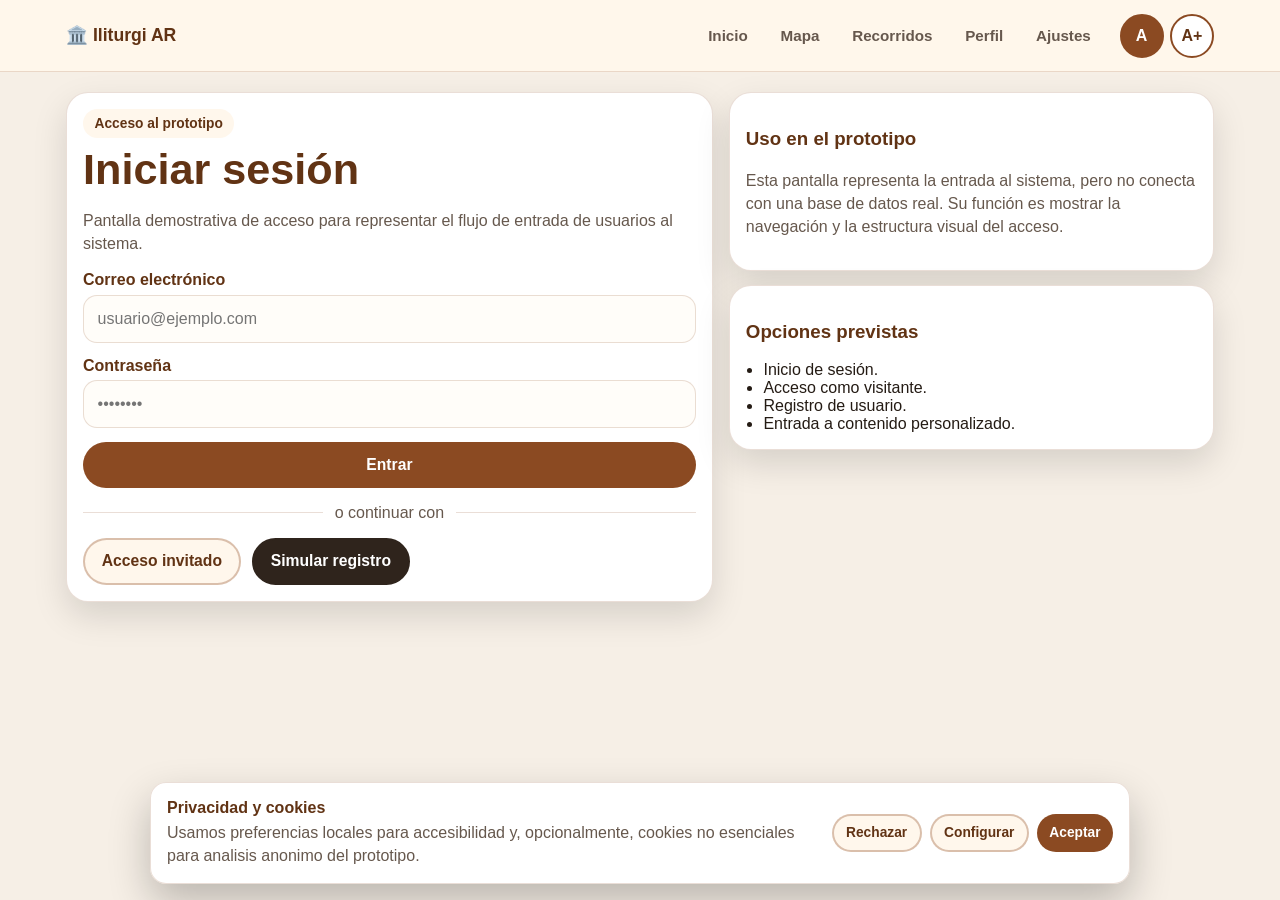
==== commit 2b341a08: "Anade banner de cookies y privacidad" ====
--- a/acceso.html
+++ b/acceso.html
@@ -4,7 +4,7 @@
   <meta charset="UTF-8">
   <meta name="viewport" content="width=device-width, initial-scale=1.0">
   <title>Iliturgi AR · Acceso</title>
-  <link rel="stylesheet" href="style.css?v=responsive">
+  <link rel="stylesheet" href="style.css?v=privacy">
 </head>
 <body class="app-page">
 
@@ -93,6 +93,6 @@
     <a href="recorridos.html" class="bottom-nav-link"><span>Rutas</span></a>
   </nav>
 
-  <script src="script.js?v=responsive"></script>
+  <script src="script.js?v=privacy"></script>
 </body>
 </html>
--- a/style.css
+++ b/style.css
@@ -30,6 +30,48 @@
 
 body.large-text {
   font-size: 118.75%;
+}
+
+body.large-text .btn,
+body.large-text .nav-link,
+body.large-text .bottom-nav-link,
+body.large-text .quick-text,
+body.large-text .quick-card-text,
+body.large-text .poi-card-body p,
+body.large-text .route-card-body-web p,
+body.large-text .settings-item-subtitle,
+body.large-text .activity-meta,
+body.large-text .map-info-box li,
+body.large-text .poi-detail-text,
+body.large-text .access-text {
+  font-size: 1.12em;
+}
+
+body.large-text .page-title-xl,
+body.large-text .landing-title,
+body.large-text .access-title,
+body.large-text .poi-detail-title {
+  font-size: clamp(2.25rem, 7vw, 4.45rem);
+}
+
+body.large-text .page-lead,
+body.large-text .landing-subtitle {
+  font-size: clamp(1.12rem, 3.2vw, 1.42rem);
+}
+
+body.large-text .section-heading h2,
+body.large-text .section-title {
+  font-size: clamp(1.38rem, 3.8vw, 1.85rem);
+}
+
+body.large-text .quick-card-title,
+body.large-text .poi-card-body h3,
+body.large-text .route-highlight-body h3,
+body.large-text .route-card-info h3,
+body.large-text .profile-info h2,
+body.large-text .settings-item-title,
+body.large-text .activity-title {
+  font-size: 1.14em;
 }
 
 a,
@@ -1033,6 +1075,114 @@
   font-weight: 800;
 }
 
+.gamification-panel {
+  display: grid;
+  gap: 0.9rem;
+  border-radius: var(--radius-lg);
+  padding: 1rem;
+  background: var(--bg-card);
+  border: 1px solid var(--line);
+  box-shadow: var(--shadow-soft);
+}
+
+.gamification-summary {
+  display: flex;
+  align-items: center;
+  justify-content: space-between;
+  gap: 1rem;
+}
+
+.gamification-label {
+  color: var(--text-soft);
+  font-weight: 800;
+  font-size: 0.88rem;
+}
+
+.gamification-score {
+  margin-top: 0.15rem;
+  color: var(--primary-dark);
+  font-size: 1.7rem;
+  font-weight: 900;
+}
+
+.gamification-status {
+  display: inline-flex;
+  align-items: center;
+  min-height: 38px;
+  padding: 0.45rem 0.7rem;
+  border-radius: 999px;
+  background: var(--secondary);
+  color: var(--primary-dark);
+  font-weight: 900;
+  text-align: center;
+}
+
+.progress-block {
+  display: grid;
+  gap: 0.45rem;
+}
+
+.progress-row {
+  display: flex;
+  align-items: center;
+  justify-content: space-between;
+  gap: 0.75rem;
+  color: var(--primary-dark);
+  font-weight: 800;
+}
+
+.profile-progress {
+  height: 12px;
+  overflow: hidden;
+  border-radius: 999px;
+  background: #ead8c4;
+}
+
+.profile-progress-fill {
+  width: 40%;
+  height: 100%;
+  background: var(--primary);
+}
+
+.badge-list {
+  display: grid;
+  grid-template-columns: repeat(3, minmax(0, 1fr));
+  gap: 0.65rem;
+}
+
+.badge-item {
+  display: grid;
+  gap: 0.3rem;
+  justify-items: center;
+  border: 1px solid var(--line);
+  border-radius: var(--radius-md);
+  padding: 0.8rem 0.5rem;
+  color: var(--text-soft);
+  text-align: center;
+}
+
+.badge-item span {
+  display: grid;
+  place-items: center;
+  width: 46px;
+  height: 46px;
+  border-radius: 50%;
+  background: #f0dfcc;
+  color: var(--primary-dark);
+  font-weight: 900;
+  font-size: 0.82rem;
+}
+
+.badge-item.active {
+  color: var(--primary-dark);
+  background: #fffaf3;
+}
+
+.badge-item.active span {
+  background: var(--primary);
+  color: #fff;
+}
+
 .settings-group-title {
   margin-bottom: 0.7rem;
   color: var(--primary-dark);
@@ -1222,6 +1372,47 @@
 
 .bottom-nav {
   display: none;
+}
+
+.cookie-banner {
+  position: fixed;
+  left: 1rem;
+  right: 1rem;
+  bottom: 1rem;
+  z-index: 60;
+  display: grid;
+  grid-template-columns: minmax(0, 1fr) auto;
+  gap: 1rem;
+  align-items: center;
+  max-width: 980px;
+  margin: 0 auto;
+  padding: 1rem;
+  border: 1px solid var(--line);
+  border-radius: var(--radius-md);
+  background: rgba(255, 255, 255, 0.98);
+  box-shadow: 0 18px 42px rgba(0, 0, 0, 0.24);
+}
+
+.cookie-banner-text {
+  display: grid;
+  gap: 0.2rem;
+}
+
+.cookie-banner-text strong {
+  color: var(--primary-dark);
+  font-size: 1rem;
+}
+
+.cookie-banner-text span {
+  color: var(--text-soft);
+  line-height: 1.45;
+}
+
+.cookie-banner-actions {
+  display: flex;
+  flex-wrap: wrap;
+  justify-content: flex-end;
+  gap: 0.5rem;
 }
 
 @media (max-width: 900px) {
@@ -1473,6 +1664,28 @@
     font-size: 0.78rem;
   }
 
+  .gamification-panel {
+    border-radius: 16px;
+    padding: 0.9rem;
+  }
+
+  .gamification-summary {
+    align-items: flex-start;
+    flex-direction: column;
+    gap: 0.65rem;
+  }
+
+  .badge-list {
+    grid-template-columns: 1fr;
+  }
+
+  .badge-item {
+    grid-template-columns: auto 1fr;
+    align-items: center;
+    justify-items: start;
+    text-align: left;
+  }
+
   .settings-item-web {
     align-items: start;
   }
@@ -1545,6 +1758,22 @@
     color: var(--primary-dark);
     background: var(--secondary);
   }
+
+  .cookie-banner {
+    bottom: 76px;
+    grid-template-columns: 1fr;
+    gap: 0.75rem;
+    padding: 0.85rem;
+  }
+
+  .cookie-banner-actions {
+    display: grid;
+    grid-template-columns: 1fr;
+  }
+
+  .cookie-banner-actions .btn {
+    width: 100%;
+  }
 }
 
 @media (max-width: 390px) {
